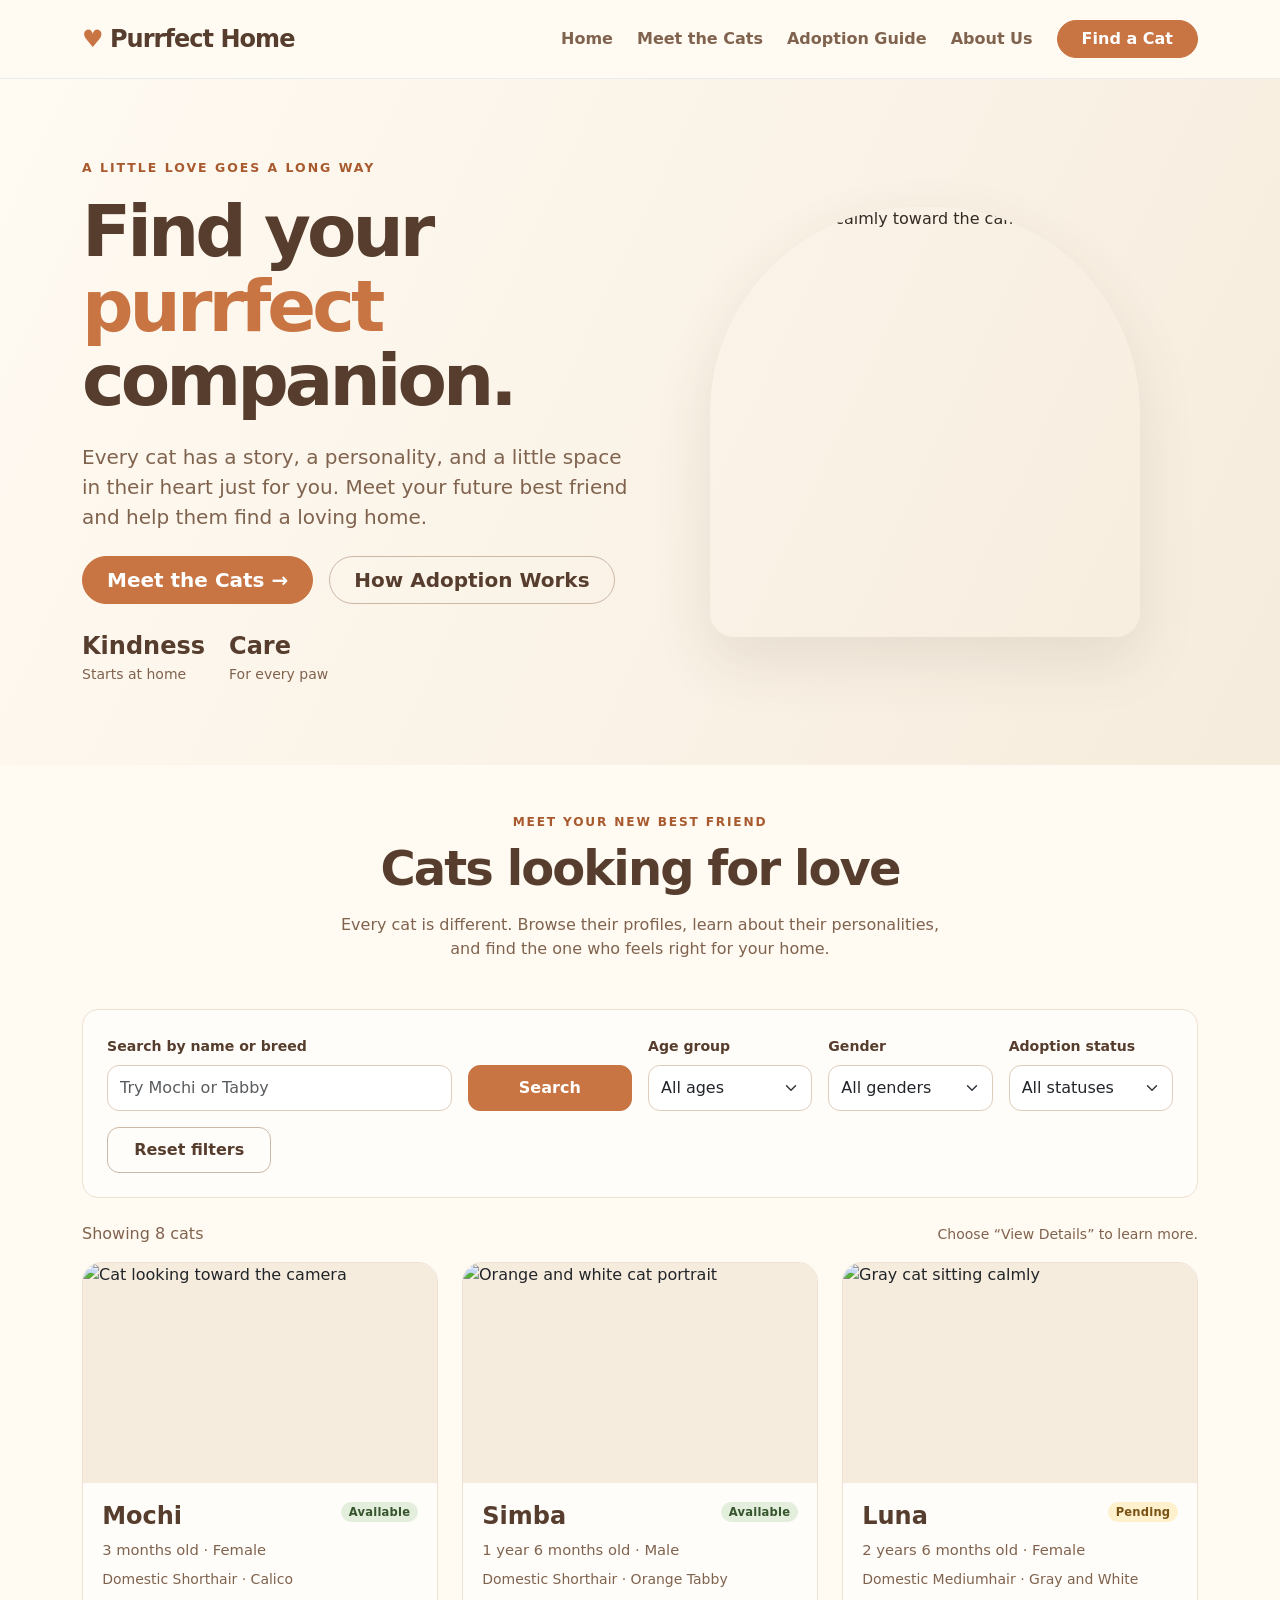
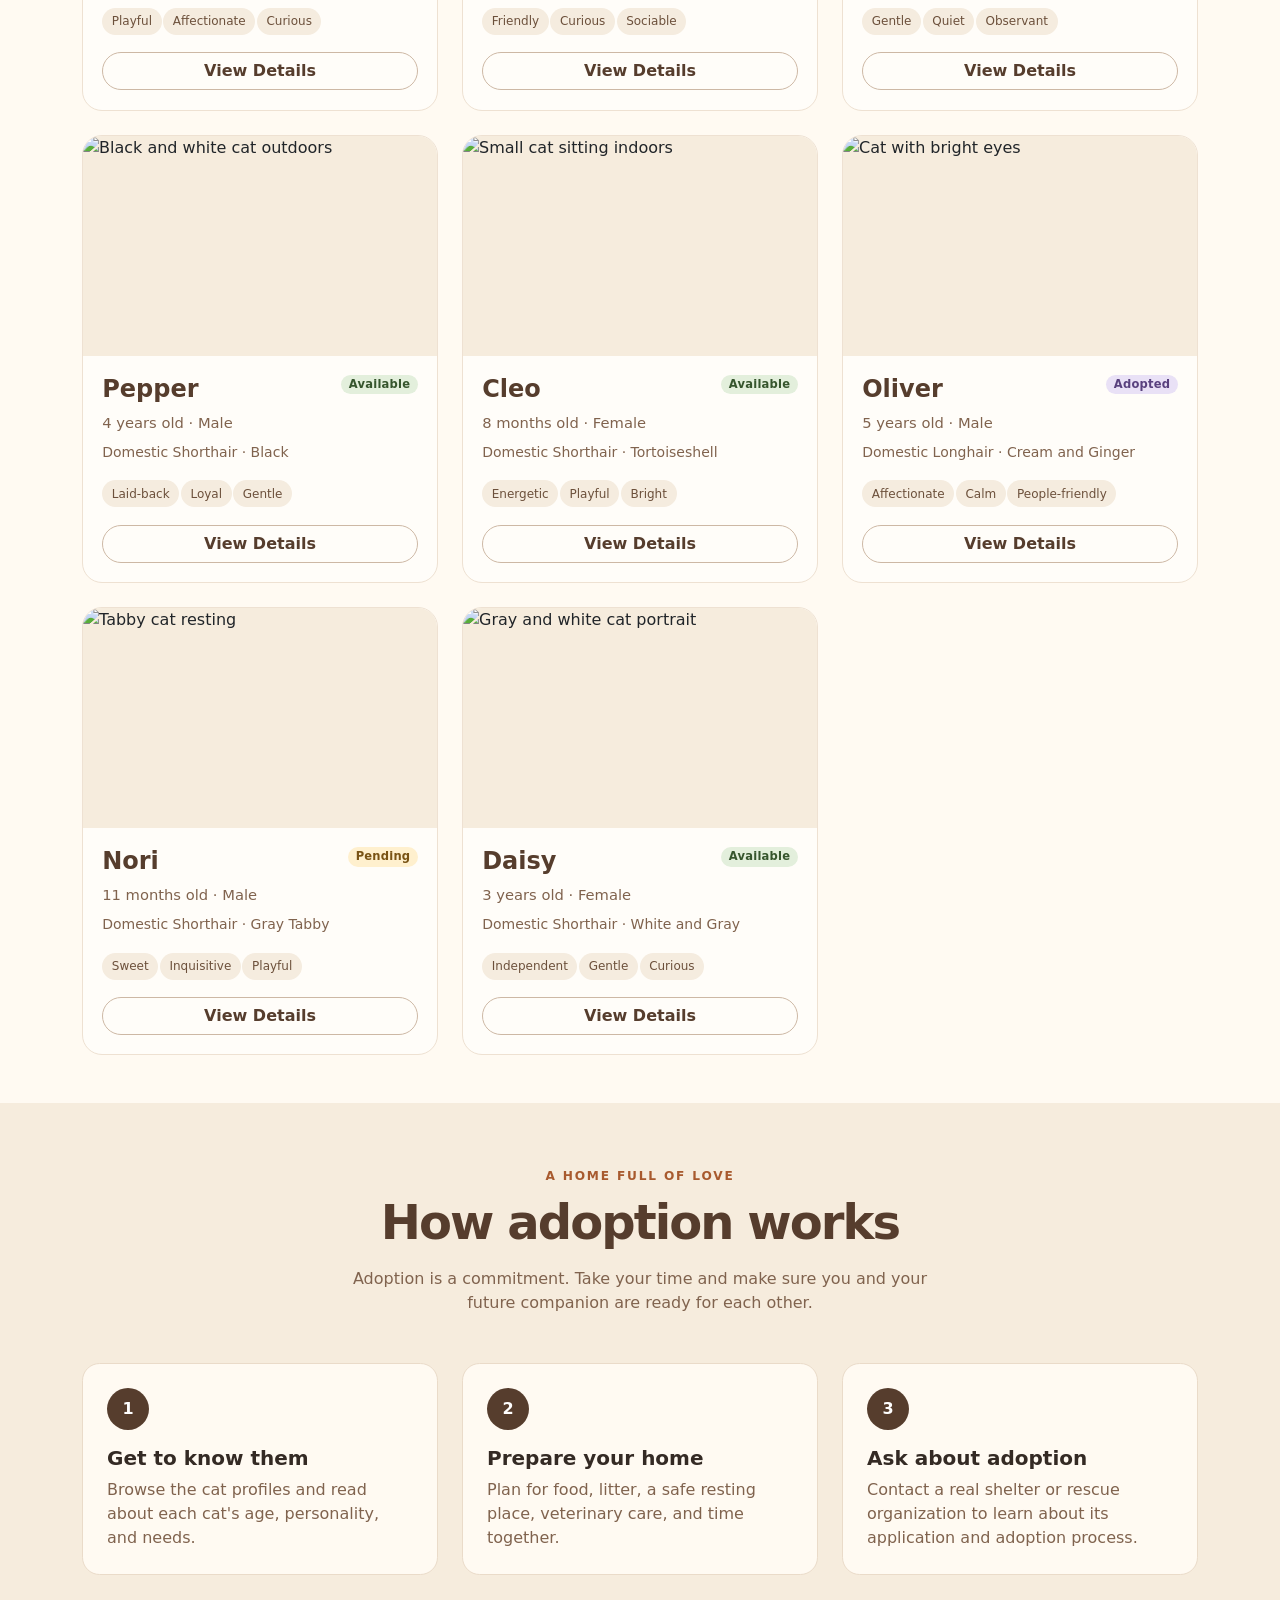
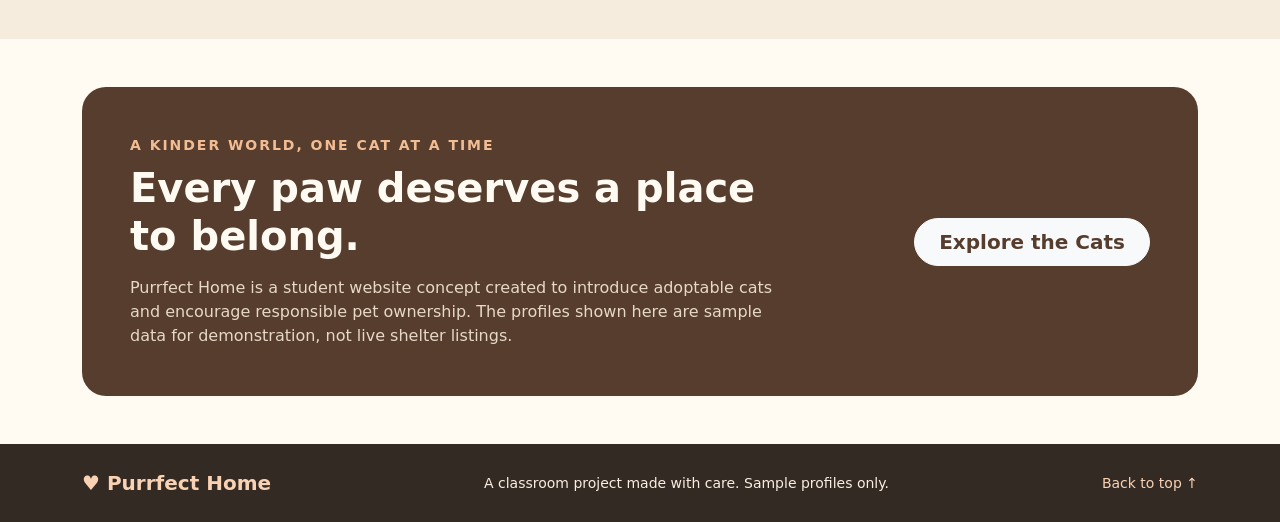
==== Activity2_JSON/index.html @ 4a315372 "Rename" ====
<!doctype html>
<html lang="en" data-bs-theme="light">

<head>
  <meta charset="utf-8">
  <meta name="viewport" content="width=device-width, initial-scale=1">
  <title>Activity 02 - JSON</title>
  <meta name="description" content="Meet cats looking for a loving home at Purrfect Home.">

  <!-- Bootstrap 5.3.8 CSS -->
  <link href="https://cdn.jsdelivr.net/npm/bootstrap@5.3.8/dist/css/bootstrap.min.css" rel="stylesheet">

  <style>
    :root {
      --cream: #fffaf2;
      --cream-deep: #f6ecdd;
      --brown: #563d2d;
      --brown-soft: #80634e;
      --orange: #c87543;
      --orange-dark: #a85a2e;
      --sage: #74856a;
      --ink: #342a24;
    }

    * {
      scroll-behavior: smooth;
    }

    body {
      background: var(--cream);
      color: var(--ink);
      font-family: system-ui, -apple-system, "Segoe UI", sans-serif;
    }

    .navbar {
      background: rgba(255, 250, 242, .96);
    }

    .navbar-brand {
      color: var(--brown);
      font-weight: 800;
      letter-spacing: -.04em;
    }

    .brand-paw {
      color: var(--orange);
    }

    .nav-link {
      color: var(--brown-soft);
      font-weight: 600;
    }

    .nav-link:hover,
    .nav-link:focus {
      color: var(--orange-dark);
    }

    .btn-purr {
      background: var(--orange);
      border-color: var(--orange);
      color: #fff;
      font-weight: 700;
    }

    .btn-purr:hover,
    .btn-purr:focus {
      background: var(--orange-dark);
      border-color: var(--orange-dark);
      color: #fff;
    }

    .btn-outline-purr {
      color: var(--brown);
      border-color: #cdb8a5;
      font-weight: 650;
    }

    .btn-outline-purr:hover {
      background: var(--brown);
      border-color: var(--brown);
      color: white;
    }

    .hero {
      overflow: hidden;
      background: linear-gradient(115deg, #fffaf2 0%, #f6ecdd 100%);
    }

    .hero-kicker {
      color: var(--orange-dark);
      font-weight: 800;
      font-size: .78rem;
      letter-spacing: .16em;
      text-transform: uppercase;
    }

    .hero h1 {
      color: var(--brown);
      font-weight: 850;
      letter-spacing: -.055em;
      line-height: 1.04;
    }

    .hero h1 span {
      color: var(--orange);
    }

    .hero-copy {
      color: var(--brown-soft);
      max-width: 560px;
    }

    .hero-art {
      min-height: 340px;
      display: flex;
      align-items: center;
      justify-content: center;
    }

    .hero-cat {
      width: min(100%, 430px);
      aspect-ratio: 1 / 1;
      object-fit: cover;
      border-radius: 48% 48% 24px 24px;
      box-shadow: 0 24px 60px #563d2d1c;
    }

    .section-kicker {
      color: var(--orange-dark);
      font-size: .76rem;
      font-weight: 800;
      letter-spacing: .15em;
      text-transform: uppercase;
    }

    .section-title {
      color: var(--brown);
      font-weight: 850;
      letter-spacing: -.04em;
    }

    .muted-copy {
      color: var(--brown-soft);
    }

    .cat-card {
      height: 100%;
      border: 1px solid #eee1d2;
      border-radius: 1.25rem;
      overflow: hidden;
      background: #fffdf9;
      transition: transform .2s ease, box-shadow .2s ease;
    }

    .cat-card:hover {
      transform: translateY(-4px);
      box-shadow: 0 16px 35px #563d2d12;
    }

    .cat-photo {
      width: 100%;
      height: 220px;
      object-fit: cover;
      background: var(--cream-deep);
    }

    .cat-card .card-body {
      padding: 1.2rem;
    }

    .cat-name {
      color: var(--brown);
      font-weight: 800;
    }

    .cat-meta {
      color: var(--brown-soft);
      font-size: .92rem;
    }

    .status-badge {
      font-size: .72rem;
      font-weight: 800;
      letter-spacing: .02em;
    }

    .status-available {
      background: #e3efdc;
      color: #36552d;
    }

    .status-pending {
      background: #fff0ce;
      color: #795314;
    }

    .status-adopted {
      background: #e9e1f6;
      color: #59417e;
    }

    .trait {
      display: inline-block;
      background: #f5ecdf;
      color: #6c503b;
      border-radius: 999px;
      padding: .28rem .6rem;
      font-size: .75rem;
      margin: .1rem .1rem .1rem 0;
    }

    .filter-panel {
      background: #fffdf9;
      border: 1px solid #eee1d2;
      border-radius: 1rem;
    }

    .form-label {
      color: var(--brown);
      font-weight: 700;
      font-size: .88rem;
    }

    .form-control,
    .form-select {
      border-color: #dfcdbb;
      border-radius: .75rem;
      min-height: 46px;
    }

    .form-control:focus,
    .form-select:focus {
      border-color: var(--orange);
      box-shadow: 0 0 0 .2rem #c8754320;
    }

    .search-button {
      min-height: 46px;
      border-radius: .75rem;
      white-space: nowrap;
    }

    .guide-section {
      background: var(--cream-deep);
    }

    .step-card {
      height: 100%;
      padding: 1.5rem;
      border-radius: 1.1rem;
      background: #fffaf2;
      border: 1px solid #eadbc9;
    }

    .step-number {
      display: inline-grid;
      place-items: center;
      width: 42px;
      height: 42px;
      border-radius: 50%;
      background: var(--brown);
      color: white;
      font-weight: 800;
    }

    .about-band {
      background: var(--brown);
      color: #fffaf2;
      border-radius: 1.5rem;
    }

    .about-band p {
      color: #e8d8c8;
    }

    footer {
      background: #342a24;
      color: #f9eee1;
    }

    footer a {
      color: #f9d2b3;
      text-decoration: none;
    }

    footer a:hover {
      text-decoration: underline;
    }

    .modal-content {
      border: 0;
      border-radius: 1.25rem;
      overflow: hidden;
    }

    .modal-header {
      background: var(--cream);
      border-bottom-color: #eee1d2;
    }

    .modal-title {
      color: var(--brown);
      font-weight: 850;
    }

    .detail-label {
      color: var(--brown-soft);
      font-size: .8rem;
      font-weight: 800;
      text-transform: uppercase;
      letter-spacing: .07em;
    }

    .empty-state {
      background: #fffdf9;
      border: 1px dashed #d9c4ae;
      border-radius: 1rem;
    }

    @media (max-width: 767.98px) {
      .hero {
        text-align: center;
      }

      .hero-copy {
        margin-inline: auto;
      }

      .hero-art {
        min-height: 260px;
      }

      .hero-cat {
        max-width: 310px;
      }

      .cat-photo {
        height: 230px;
      }
    }

    @media (prefers-reduced-motion: reduce) {
      *,
      *::before,
      *::after {
        scroll-behavior: auto !important;
        transition: none !important;
      }
    }
  </style>
</head>

<body>

  <!-- Navigation -->
  <nav class="navbar navbar-expand-lg sticky-top border-bottom border-light-subtle">
    <div class="container py-2">
      <a class="navbar-brand fs-4" href="#home">
        <span class="brand-paw">♥</span> Purrfect Home
      </a>

      <button class="navbar-toggler" type="button" data-bs-toggle="collapse"
        data-bs-target="#mainNav" aria-controls="mainNav"
        aria-expanded="false" aria-label="Toggle navigation">
        <span class="navbar-toggler-icon"></span>
      </button>

      <div class="collapse navbar-collapse" id="mainNav">
        <ul class="navbar-nav ms-auto align-items-lg-center gap-lg-2">
          <li class="nav-item"><a class="nav-link" href="#home">Home</a></li>
          <li class="nav-item"><a class="nav-link" href="#cats">Meet the Cats</a></li>
          <li class="nav-item"><a class="nav-link" href="#adoption-guide">Adoption Guide</a></li>
          <li class="nav-item"><a class="nav-link" href="#about">About Us</a></li>
          <li class="nav-item ms-lg-2">
            <a class="btn btn-purr rounded-pill px-4 mt-2 mt-lg-0" href="#cats">Find a Cat</a>
          </li>
        </ul>
      </div>
    </div>
  </nav>

  <main>

    <!-- Hero -->
    <section class="hero" id="home">
      <div class="container py-5">
        <div class="row align-items-center g-4 py-lg-3">

          <div class="col-lg-6 py-3">
            <p class="hero-kicker mb-3">A little love goes a long way</p>

            <h1 class="display-2 mb-4">
              Find your <span>purrfect</span> companion.
            </h1>

            <p class="hero-copy fs-5 mb-4">
              Every cat has a story, a personality, and a little space in their heart just for you.
              Meet your future best friend and help them find a loving home.
            </p>

            <div class="d-flex flex-wrap gap-3 justify-content-center justify-content-lg-start">
              <a class="btn btn-purr btn-lg rounded-pill px-4" href="#cats">
                Meet the Cats <span aria-hidden="true">→</span>
              </a>

              <a class="btn btn-outline-purr btn-lg rounded-pill px-4" href="#adoption-guide">
                How Adoption Works
              </a>
            </div>

            <div class="d-flex gap-4 mt-4 justify-content-center justify-content-lg-start">
              <div>
                <div class="fw-bold fs-4" style="color:var(--brown)">Kindness</div>
                <div class="small muted-copy">Starts at home</div>
              </div>

              <div>
                <div class="fw-bold fs-4" style="color:var(--brown)">Care</div>
                <div class="small muted-copy">For every paw</div>
              </div>
            </div>
          </div>

          <div class="col-lg-6">
            <div class="hero-art">
              <img class="hero-cat"
                src="https://images.unsplash.com/photo-1573865526739-10659fec78a5?auto=format&fit=crop&w=1000&q=85"
                alt="A cat looking calmly toward the camera">
            </div>
          </div>

        </div>
      </div>
    </section>

    <!-- Cat gallery -->
    <section class="container py-5" id="cats">

      <div class="text-center mb-4 mb-lg-5">
        <p class="section-kicker mb-2">Meet your new best friend</p>
        <h2 class="section-title display-5 mb-3">Cats looking for love</h2>
        <p class="muted-copy mx-auto mb-0" style="max-width:620px">
          Every cat is different. Browse their profiles, learn about their personalities,
          and find the one who feels right for your home.
        </p>
      </div>

      <!-- Search and filters -->
      <div class="filter-panel p-3 p-lg-4 mb-4">
        <form id="searchForm">
          <div class="row g-3 align-items-end">

            <div class="col-12 col-lg-4">
              <label for="searchInput" class="form-label">Search by name or breed</label>

              <input type="search" class="form-control" id="searchInput"
                placeholder="Try Mochi or Tabby" autocomplete="off">
            </div>

            <div class="col-12 col-sm-6 col-lg-2 d-grid">
              <button type="submit" class="btn btn-purr search-button">
                Search
              </button>
            </div>

            <div class="col-6 col-lg-2">
              <label for="ageFilter" class="form-label">Age group</label>
              <select class="form-select" id="ageFilter">
                <option value="all">All ages</option>
                <option value="Kitten">Kitten</option>
                <option value="Young Adult">Young Adult</option>
                <option value="Adult">Adult</option>
              </select>
            </div>

            <div class="col-6 col-lg-2">
              <label for="genderFilter" class="form-label">Gender</label>
              <select class="form-select" id="genderFilter">
                <option value="all">All genders</option>
                <option value="Female">Female</option>
                <option value="Male">Male</option>
              </select>
            </div>

            <div class="col-6 col-lg-2">
              <label for="statusFilter" class="form-label">Adoption status</label>
              <select class="form-select" id="statusFilter">
                <option value="all">All statuses</option>
                <option value="Available">Available</option>
                <option value="Pending">Pending</option>
                <option value="Adopted">Adopted</option>
              </select>
            </div>

            <div class="col-6 col-lg-2 d-grid">
              <button type="button" class="btn btn-outline-purr search-button" id="resetFilters">
                Reset filters
              </button>
            </div>

          </div>
        </form>
      </div>

      <div class="d-flex flex-wrap justify-content-between align-items-center gap-2 mb-3">
        <p class="muted-copy mb-0" id="resultsCount" aria-live="polite">Loading cats...</p>
        <span class="small muted-copy">Choose “View Details” to learn more.</span>
      </div>

      <div class="row g-4" id="catContainer">
        <!-- Cat cards are generated from the internal cats array. -->
      </div>

      <div class="empty-state text-center p-5 mt-3 d-none" id="emptyState">
        <div class="display-5 mb-2" aria-hidden="true">🐾</div>
        <h3 class="h4" style="color:var(--brown)">No cats found</h3>
        <p class="muted-copy mb-3">Try a different search or reset your filters.</p>
        <button type="button" class="btn btn-purr rounded-pill px-4" id="emptyReset">
          Show all cats
        </button>
      </div>

    </section>

    <!-- Adoption guide -->
    <section class="guide-section py-5" id="adoption-guide">
      <div class="container py-3">

        <div class="text-center mb-5">
          <p class="section-kicker mb-2">A home full of love</p>
          <h2 class="section-title display-5 mb-3">How adoption works</h2>
          <p class="muted-copy mx-auto mb-0" style="max-width:600px">
            Adoption is a commitment. Take your time and make sure you and your future companion
            are ready for each other.
          </p>
        </div>

        <div class="row g-4">

          <div class="col-md-4">
            <article class="step-card">
              <span class="step-number mb-3">1</span>
              <h3 class="h5 fw-bold">Get to know them</h3>
              <p class="muted-copy mb-0">
                Browse the cat profiles and read about each cat's age, personality, and needs.
              </p>
            </article>
          </div>

          <div class="col-md-4">
            <article class="step-card">
              <span class="step-number mb-3">2</span>
              <h3 class="h5 fw-bold">Prepare your home</h3>
              <p class="muted-copy mb-0">
                Plan for food, litter, a safe resting place, veterinary care, and time together.
              </p>
            </article>
          </div>

          <div class="col-md-4">
            <article class="step-card">
              <span class="step-number mb-3">3</span>
              <h3 class="h5 fw-bold">Ask about adoption</h3>
              <p class="muted-copy mb-0">
                Contact a real shelter or rescue organization to learn about its application
                and adoption process.
              </p>
            </article>
          </div>

        </div>
      </div>
    </section>

    <!-- About -->
    <section class="container py-5" id="about">
      <div class="about-band p-4 p-lg-5">
        <div class="row align-items-center g-4">

          <div class="col-lg-8">
            <p class="text-uppercase small fw-bold mb-2"
              style="letter-spacing:.14em;color:#f3bd94">
              A kinder world, one cat at a time
            </p>

            <h2 class="display-6 fw-bold mb-3">
              Every paw deserves a place to belong.
            </h2>

            <p class="mb-0">
              Purrfect Home is a student website concept created to introduce adoptable cats
              and encourage responsible pet ownership. The profiles shown here are sample data
              for demonstration, not live shelter listings.
            </p>
          </div>

          <div class="col-lg-4 text-lg-end">
            <a href="#cats" class="btn btn-light btn-lg rounded-pill px-4 fw-bold"
              style="color:var(--brown)">
              Explore the Cats
            </a>
          </div>

        </div>
      </div>
    </section>

  </main>

  <!-- Footer -->
  <footer class="py-4">
    <div class="container d-flex flex-column flex-md-row justify-content-between align-items-center gap-2">
      <a class="fw-bold fs-5" href="#home">♥ Purrfect Home</a>
      <p class="small mb-0 text-center">A classroom project made with care. Sample profiles only.</p>
      <a class="small" href="#home">Back to top ↑</a>
    </div>
  </footer>

  <!-- Cat details modal -->
  <div class="modal fade" id="catDetailsModal" tabindex="-1"
    aria-labelledby="modalCatName" aria-hidden="true">

    <div class="modal-dialog modal-dialog-centered modal-lg modal-dialog-scrollable">
      <div class="modal-content">

        <div class="modal-header px-4 py-3">
          <h2 class="modal-title fs-4" id="modalCatName">Cat details</h2>
          <button type="button" class="btn-close" data-bs-dismiss="modal" aria-label="Close"></button>
        </div>

        <div class="modal-body p-4" id="modalCatBody">
          <!-- Selected cat details are inserted here. -->
        </div>

        <div class="modal-footer border-0 px-4 pb-4">
          <button type="button" class="btn btn-outline-purr rounded-pill px-4"
            data-bs-dismiss="modal">
            Close
          </button>
        </div>

      </div>
    </div>
  </div>

  <!-- Bootstrap JavaScript bundle -->
  <script src="https://cdn.jsdelivr.net/npm/bootstrap@5.3.8/dist/js/bootstrap.bundle.min.js"></script>

  <!-- Website JavaScript -->
  <script>
    // Internal sample data for the cat profiles.
    var cats = [
      {
        id: 1,
        name: "Mochi",
        age: 3,
        gender: "Female",
        breed: "Domestic Shorthair",
        color: "Calico",
        personality: ["Playful", "Affectionate", "Curious"],
        description: "Mochi is a curious little kitten who loves playtime, gentle attention, and exploring new corners. She would suit a home ready to give a young cat plenty of patience and care.",
        healthStatus: "Sample record: vaccinated",
        isSpayedNeutered: false,
        status: "Available",
        image: "https://images.unsplash.com/photo-1573865526739-10659fec78a5?auto=format&fit=crop&w=900&q=80",
        imageAlt: "Cat looking toward the camera"
      },
      {
        id: 2,
        name: "Simba",
        age: 18,
        gender: "Male",
        breed: "Domestic Shorthair",
        color: "Orange Tabby",
        personality: ["Friendly", "Curious", "Sociable"],
        description: "Simba is an outgoing young adult who likes being near people and investigating his surroundings. He may be a lovely match for someone who enjoys an engaged, companionable cat.",
        healthStatus: "Sample record: wellness check completed",
        isSpayedNeutered: true,
        status: "Available",
        image: "https://images.unsplash.com/photo-1514888286974-6c03e2ca1dba?auto=format&fit=crop&w=900&q=80",
        imageAlt: "Orange and white cat portrait"
      },
      {
        id: 3,
        name: "Luna",
        age: 30,
        gender: "Female",
        breed: "Domestic Mediumhair",
        color: "Gray and White",
        personality: ["Gentle", "Quiet", "Observant"],
        description: "Luna is a gentle young adult who enjoys calm spaces and a cozy place to nap. Give her time to settle in and let her show you her personality at her own pace.",
        healthStatus: "Sample record: veterinary assessment pending",
        isSpayedNeutered: false,
        status: "Pending",
        image: "https://images.unsplash.com/photo-1495360010541-f48722b34f7d?auto=format&fit=crop&w=900&q=80",
        imageAlt: "Gray cat sitting calmly"
      },
      {
        id: 4,
        name: "Pepper",
        age: 48,
        gender: "Male",
        breed: "Domestic Shorthair",
        color: "Black",
        personality: ["Laid-back", "Loyal", "Gentle"],
        description: "Pepper is a mature cat with a relaxed presence. He may be happiest in a comfortable home where he can enjoy predictable routines, soft resting spots, and kind company.",
        healthStatus: "Sample record: vaccinated",
        isSpayedNeutered: true,
        status: "Available",
        image: "https://images.unsplash.com/photo-1518791841217-8f162f1e1131?auto=format&fit=crop&w=900&q=80",
        imageAlt: "Black and white cat outdoors"
      },
      {
        id: 5,
        name: "Cleo",
        age: 8,
        gender: "Female",
        breed: "Domestic Shorthair",
        color: "Tortoiseshell",
        personality: ["Energetic", "Playful", "Bright"],
        description: "Cleo is a lively kitten who enjoys toys and interactive play. A home prepared for kitten energy and ongoing socialization could help her grow into a confident companion.",
        healthStatus: "Sample record: vaccination schedule in progress",
        isSpayedNeutered: false,
        status: "Available",
        image: "https://images.unsplash.com/photo-1513360371669-4adf3dd7dff8?auto=format&fit=crop&w=900&q=80",
        imageAlt: "Small cat sitting indoors"
      },
      {
        id: 6,
        name: "Oliver",
        age: 60,
        gender: "Male",
        breed: "Domestic Longhair",
        color: "Cream and Ginger",
        personality: ["Affectionate", "Calm", "People-friendly"],
        description: "Oliver is a settled adult who appreciates gentle company and a peaceful place to rest. He has been marked as adopted in this sample listing to demonstrate the website's status filter.",
        healthStatus: "Sample record: veterinary details should be confirmed with a shelter",
        isSpayedNeutered: true,
        status: "Adopted",
        image: "https://images.unsplash.com/photo-1533738363-b7f9aef128ce?auto=format&fit=crop&w=900&q=80",
        imageAlt: "Cat with bright eyes"
      },
      {
        id: 7,
        name: "Nori",
        age: 11,
        gender: "Male",
        breed: "Domestic Shorthair",
        color: "Gray Tabby",
        personality: ["Sweet", "Inquisitive", "Playful"],
        description: "Nori is an inquisitive kitten who enjoys discovering new toys and familiarizing himself with people. He needs a safe environment and a family ready for kitten care.",
        healthStatus: "Sample record: wellness check completed",
        isSpayedNeutered: false,
        status: "Pending",
        image: "https://images.unsplash.com/photo-1519052537078-e6302a4968d4?auto=format&fit=crop&w=900&q=80",
        imageAlt: "Tabby cat resting"
      },
      {
        id: 8,
        name: "Daisy",
        age: 36,
        gender: "Female",
        breed: "Domestic Shorthair",
        color: "White and Gray",
        personality: ["Independent", "Gentle", "Curious"],
        description: "Daisy is an adult cat with an independent streak and a gentle side. She may do best with adopters who respect her space while building trust through a steady routine.",
        healthStatus: "Sample record: vaccinated",
        isSpayedNeutered: true,
        status: "Available",
        image: "https://images.unsplash.com/photo-1495360010541-f48722b34f7d?auto=format&fit=crop&w=900&q=80",
        imageAlt: "Gray and white cat portrait"
      }
    ];

    // Convert age in months into an age category.
    function getAgeCategory(ageInMonths) {
      if (ageInMonths < 12) {
        return "Kitten";
      } else if (ageInMonths <= 35) {
        return "Young Adult";
      } else {
        return "Adult";
      }
    }

    // Display ages in a visitor-friendly format.
    function formatAge(ageInMonths) {
      if (ageInMonths < 12) {
        return ageInMonths + (ageInMonths === 1 ? " month old" : " months old");
      }

      var years = Math.floor(ageInMonths / 12);
      var remainingMonths = ageInMonths % 12;

      if (remainingMonths === 0) {
        return years + (years === 1 ? " year old" : " years old");
      }

      return years + (years === 1 ? " year " : " years ") +
        remainingMonths + " months old";
    }

    // Give each adoption status its own visual label.
    function getStatusClass(status) {
      if (status === "Available") return "status-available";
      if (status === "Pending") return "status-pending";
      return "status-adopted";
    }

    // Get references to the HTML elements.
    var elCatContainer = document.getElementById("catContainer");
    var elSearchInput = document.getElementById("searchInput");
    var elAgeFilter = document.getElementById("ageFilter");
    var elGenderFilter = document.getElementById("genderFilter");
    var elStatusFilter = document.getElementById("statusFilter");
    var elResultsCount = document.getElementById("resultsCount");
    var elEmptyState = document.getElementById("emptyState");
    var elModalCatName = document.getElementById("modalCatName");
    var elModalCatBody = document.getElementById("modalCatBody");

    // Initialize the modal only when Bootstrap JavaScript is available.
    var catDetailsModal = null;

    function getCatDetailsModal() {
      if (!window.bootstrap || !window.bootstrap.Modal) {
        return null;
      }

      if (catDetailsModal === null) {
        catDetailsModal = new bootstrap.Modal(
          document.getElementById("catDetailsModal")
        );
      }

      return catDetailsModal;
    }

    // Generate a Bootstrap card for each cat object using a for loop.
    function renderCats(catList) {
      elCatContainer.innerHTML = "";

      for (var i = 0; i < catList.length; i++) {
        var cat = catList[i];
        var traitsHTML = "";

        for (var j = 0; j < cat.personality.length; j++) {
          traitsHTML += '<span class="trait">' +
            cat.personality[j] + '</span>';
        }

        elCatContainer.innerHTML += `
          <div class="col-sm-6 col-lg-4">
            <article class="card cat-card">
              <img
                class="cat-photo"
                src="${cat.image}"
                alt="${cat.imageAlt}"
                loading="lazy"
                onerror="this.onerror=null;this.src='https://placehold.co/800x600/f6ecdd/563d2d?text=Cat+Photo';"
              >

              <div class="card-body d-flex flex-column">
                <div class="d-flex justify-content-between align-items-start gap-2 mb-2">
                  <h3 class="h4 cat-name mb-0">${cat.name}</h3>
                  <span class="badge rounded-pill status-badge ${getStatusClass(cat.status)}">
                    ${cat.status}
                  </span>
                </div>

                <p class="cat-meta mb-2">
                  ${formatAge(cat.age)} · ${cat.gender}
                </p>

                <p class="small mb-3" style="color:var(--brown-soft)">
                  ${cat.breed} · ${cat.color}
                </p>

                <div class="mb-3">${traitsHTML}</div>

                <div class="mt-auto">
                  <button
                    type="button"
                    class="btn btn-outline-purr w-100 rounded-pill"
                    onclick="showCatDetails(${cat.id})"
                    aria-label="View details about ${cat.name}"
                  >
                    View Details
                  </button>
                </div>
              </div>
            </article>
          </div>
        `;
      }

      elResultsCount.textContent = "Showing " + catList.length +
        (catList.length === 1 ? " cat" : " cats");

      elEmptyState.classList.toggle("d-none", catList.length !== 0);
    }

    // Search by cat name or breed and apply the selected filters.
    function filterCats() {
      var searchText = elSearchInput.value.trim().toLowerCase();
      var selectedAge = elAgeFilter.value;
      var selectedGender = elGenderFilter.value;
      var selectedStatus = elStatusFilter.value;
      var matchingCats = [];

      for (var i = 0; i < cats.length; i++) {
        var cat = cats[i];

        var matchesSearch =
          cat.name.toLowerCase().includes(searchText) ||
          cat.breed.toLowerCase().includes(searchText);

        var matchesAge =
          selectedAge === "all" ||
          getAgeCategory(cat.age) === selectedAge;

        var matchesGender =
          selectedGender === "all" ||
          cat.gender === selectedGender;

        var matchesStatus =
          selectedStatus === "all" ||
          cat.status === selectedStatus;

        if (matchesSearch && matchesAge && matchesGender && matchesStatus) {
          matchingCats.push(cat);
        }
      }

      renderCats(matchingCats);
    }

    // Show detailed information for the selected cat.
    function showCatDetails(catId) {
      var selectedCat = null;

      for (var i = 0; i < cats.length; i++) {
        if (cats[i].id === catId) {
          selectedCat = cats[i];
          break;
        }
      }

      if (selectedCat === null) return;

      elModalCatName.textContent = selectedCat.name + "'s Profile";

      var modalTraits = "";

      for (var j = 0; j < selectedCat.personality.length; j++) {
        modalTraits += '<span class="trait">' +
          selectedCat.personality[j] + '</span>';
      }

      elModalCatBody.innerHTML = `
        <div class="row g-4">
          <div class="col-md-5">
            <img
              src="${selectedCat.image}"
              alt="${selectedCat.imageAlt}"
              class="img-fluid rounded-4 w-100"
              style="max-height:360px;object-fit:cover"
              onerror="this.onerror=null;this.src='https://placehold.co/800x900/f6ecdd/563d2d?text=Cat+Photo';"
            >
          </div>

          <div class="col-md-7">
            <div class="mb-3">
              <span class="badge rounded-pill status-badge ${getStatusClass(selectedCat.status)}">
                ${selectedCat.status}
              </span>
            </div>

            <p class="mb-3">${selectedCat.description}</p>

            <div class="row g-3 mb-3">
              <div class="col-6">
                <div class="detail-label">Age</div>
                <div class="fw-semibold">${formatAge(selectedCat.age)}</div>
                <div class="small muted-copy">${getAgeCategory(selectedCat.age)}</div>
              </div>

              <div class="col-6">
                <div class="detail-label">Gender</div>
                <div class="fw-semibold">${selectedCat.gender}</div>
              </div>

              <div class="col-6">
                <div class="detail-label">Breed</div>
                <div class="fw-semibold">${selectedCat.breed}</div>
              </div>

              <div class="col-6">
                <div class="detail-label">Color</div>
                <div class="fw-semibold">${selectedCat.color}</div>
              </div>

              <div class="col-12">
                <div class="detail-label mb-1">Personality</div>
                ${modalTraits}
              </div>

              <div class="col-12">
                <div class="detail-label">Sample health information</div>
                <div>${selectedCat.healthStatus}</div>
              </div>

              <div class="col-12">
                <div class="detail-label">Spayed / neutered</div>
                <div>${selectedCat.isSpayedNeutered ? "Yes (sample record)" : "No (sample record)"}</div>
              </div>
            </div>

            <p class="small muted-copy mb-0">
              This is a demonstration profile. Confirm availability and all medical
              details with a real shelter or rescue organization.
            </p>
          </div>
        </div>
      `;

      var modal = getCatDetailsModal();

      if (modal) {
        modal.show();
      } else {
        alert("The cat details are ready, but Bootstrap JavaScript did not load. Check your internet connection and refresh the page.");
      }
    }

    // Search when the visitor presses Enter or clicks Search.
    document.getElementById("searchForm").addEventListener("submit", function (event) {
      event.preventDefault();
      filterCats();
    });

    // Also update results immediately while the visitor types.
    elSearchInput.addEventListener("input", filterCats);

    // Update the gallery when a filter changes.
    elAgeFilter.addEventListener("change", filterCats);
    elGenderFilter.addEventListener("change", filterCats);
    elStatusFilter.addEventListener("change", filterCats);

    // Reset all controls and display every sample cat again.
    function resetFilters() {
      elSearchInput.value = "";
      elAgeFilter.value = "all";
      elGenderFilter.value = "all";
      elStatusFilter.value = "all";
      filterCats();
    }

    document.getElementById("resetFilters").addEventListener("click", resetFilters);
    document.getElementById("emptyReset").addEventListener("click", resetFilters);

    // Initial display: show all cats, regardless of adoption status.
    renderCats(cats);
  </script>

</body>
</html>
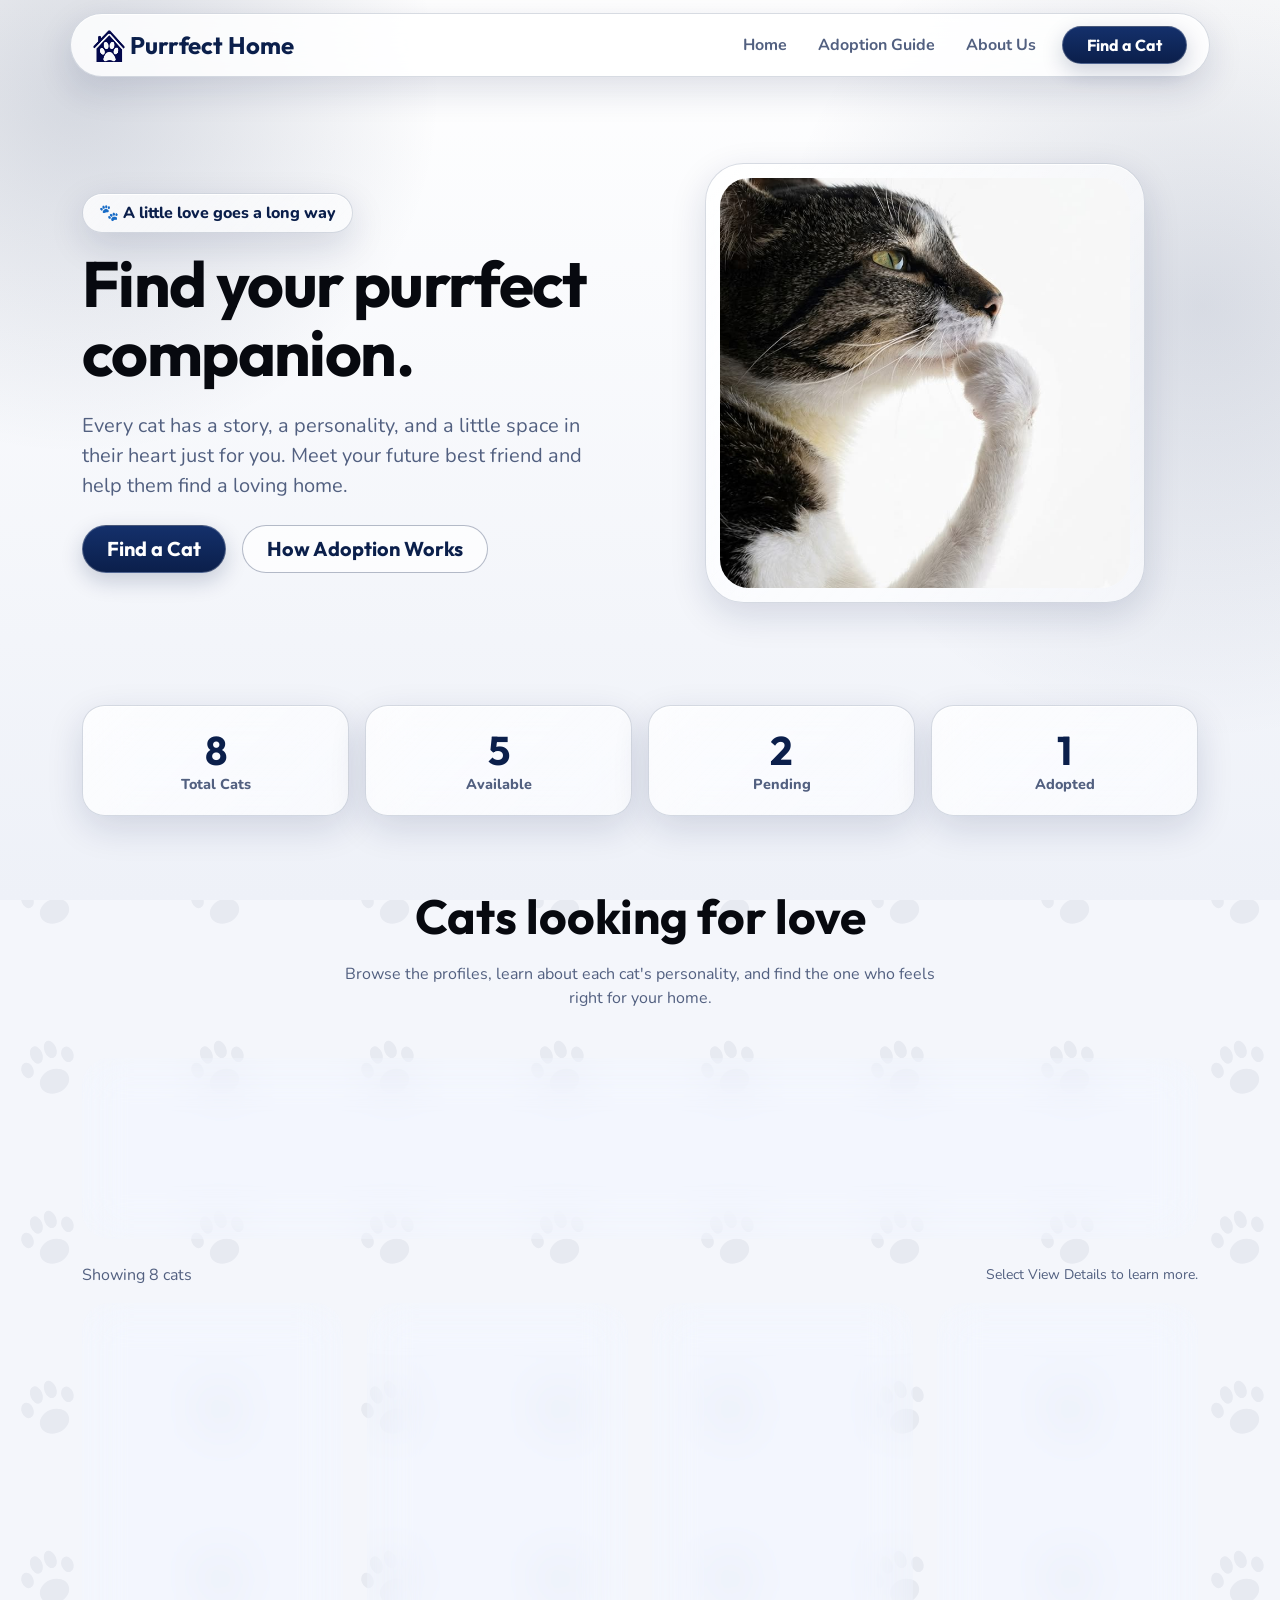
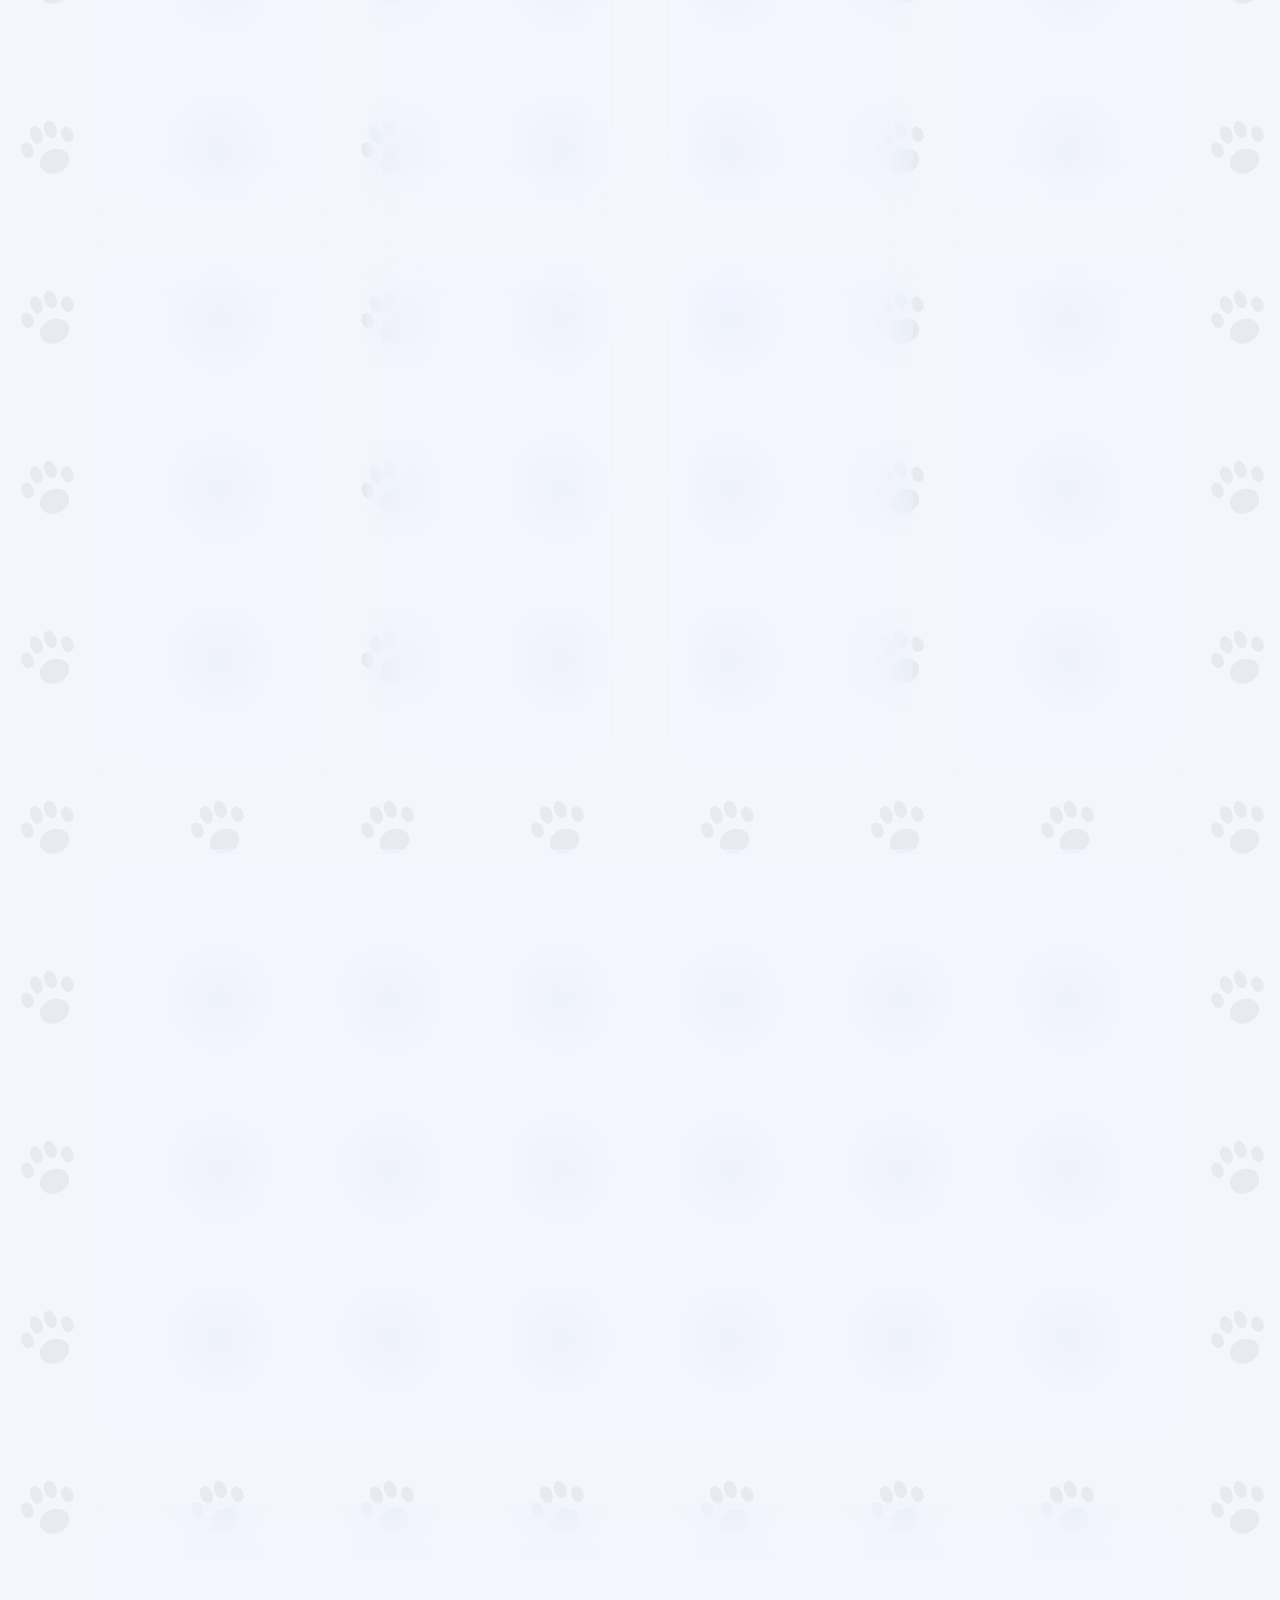
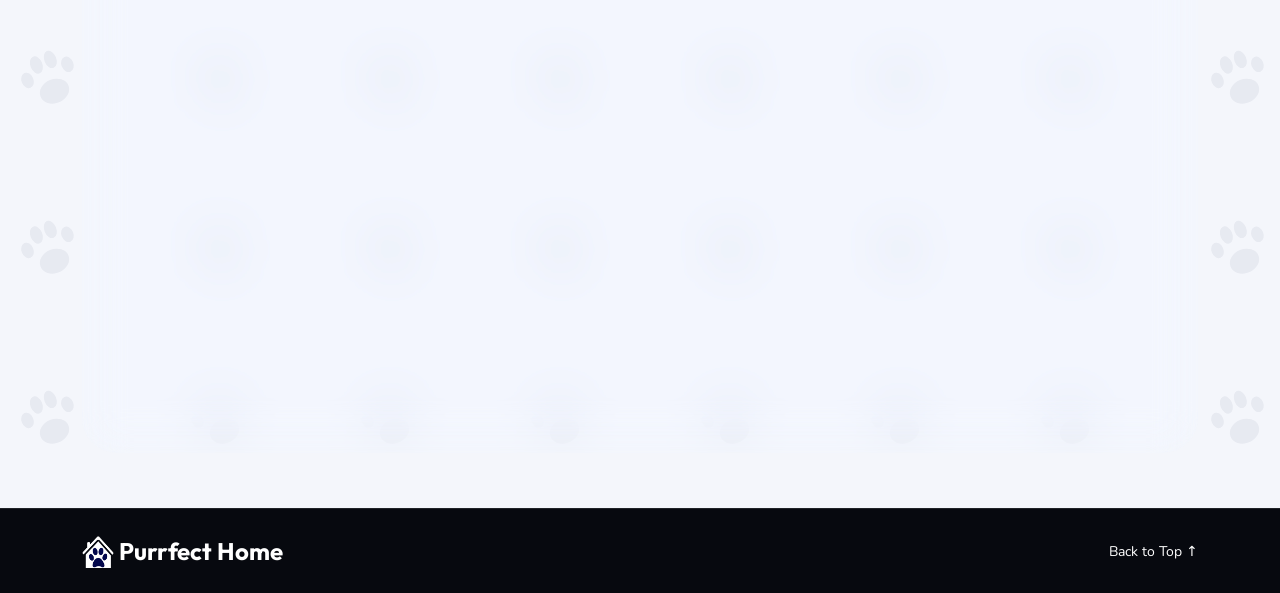
==== commit 31a0d7ba: "." ====
--- a/Activity2_JSON/index.html
+++ b/Activity2_JSON/index.html
@@ -1,880 +1,741 @@
-<!doctype html>
+<!DOCTYPE html>
 <html lang="en" data-bs-theme="light">
-
-<head>
-  <meta charset="utf-8">
-  <meta name="viewport" content="width=device-width, initial-scale=1">
-  <title>Activity 02 - JSON</title>
-  <meta name="description" content="Meet cats looking for a loving home at Purrfect Home.">
-
-  <!-- Bootstrap 5.3.8 CSS -->
-  <link href="https://cdn.jsdelivr.net/npm/bootstrap@5.3.8/dist/css/bootstrap.min.css" rel="stylesheet">
-
-  <style>
-    :root {
-      --cream: #fffaf2;
-      --cream-deep: #f6ecdd;
-      --brown: #563d2d;
-      --brown-soft: #80634e;
-      --orange: #c87543;
-      --orange-dark: #a85a2e;
-      --sage: #74856a;
-      --ink: #342a24;
-    }
-
-    * {
-      scroll-behavior: smooth;
-    }
-
-    body {
-      background: var(--cream);
-      color: var(--ink);
-      font-family: system-ui, -apple-system, "Segoe UI", sans-serif;
-    }
-
-    .navbar {
-      background: rgba(255, 250, 242, .96);
-    }
-
-    .navbar-brand {
-      color: var(--brown);
-      font-weight: 800;
-      letter-spacing: -.04em;
-    }
-
-    .brand-paw {
-      color: var(--orange);
-    }
-
-    .nav-link {
-      color: var(--brown-soft);
-      font-weight: 600;
-    }
-
-    .nav-link:hover,
-    .nav-link:focus {
-      color: var(--orange-dark);
-    }
-
-    .btn-purr {
-      background: var(--orange);
-      border-color: var(--orange);
-      color: #fff;
-      font-weight: 700;
-    }
-
-    .btn-purr:hover,
-    .btn-purr:focus {
-      background: var(--orange-dark);
-      border-color: var(--orange-dark);
-      color: #fff;
-    }
-
-    .btn-outline-purr {
-      color: var(--brown);
-      border-color: #cdb8a5;
-      font-weight: 650;
-    }
-
-    .btn-outline-purr:hover {
-      background: var(--brown);
-      border-color: var(--brown);
-      color: white;
-    }
-
-    .hero {
-      overflow: hidden;
-      background: linear-gradient(115deg, #fffaf2 0%, #f6ecdd 100%);
-    }
-
-    .hero-kicker {
-      color: var(--orange-dark);
-      font-weight: 800;
-      font-size: .78rem;
-      letter-spacing: .16em;
-      text-transform: uppercase;
-    }
-
-    .hero h1 {
-      color: var(--brown);
-      font-weight: 850;
-      letter-spacing: -.055em;
-      line-height: 1.04;
-    }
-
-    .hero h1 span {
-      color: var(--orange);
-    }
-
-    .hero-copy {
-      color: var(--brown-soft);
-      max-width: 560px;
-    }
-
-    .hero-art {
-      min-height: 340px;
-      display: flex;
-      align-items: center;
-      justify-content: center;
-    }
-
-    .hero-cat {
-      width: min(100%, 430px);
-      aspect-ratio: 1 / 1;
-      object-fit: cover;
-      border-radius: 48% 48% 24px 24px;
-      box-shadow: 0 24px 60px #563d2d1c;
-    }
-
-    .section-kicker {
-      color: var(--orange-dark);
-      font-size: .76rem;
-      font-weight: 800;
-      letter-spacing: .15em;
-      text-transform: uppercase;
-    }
-
-    .section-title {
-      color: var(--brown);
-      font-weight: 850;
-      letter-spacing: -.04em;
-    }
-
-    .muted-copy {
-      color: var(--brown-soft);
-    }
-
-    .cat-card {
-      height: 100%;
-      border: 1px solid #eee1d2;
-      border-radius: 1.25rem;
-      overflow: hidden;
-      background: #fffdf9;
-      transition: transform .2s ease, box-shadow .2s ease;
-    }
-
-    .cat-card:hover {
-      transform: translateY(-4px);
-      box-shadow: 0 16px 35px #563d2d12;
-    }
-
-    .cat-photo {
-      width: 100%;
-      height: 220px;
-      object-fit: cover;
-      background: var(--cream-deep);
-    }
-
-    .cat-card .card-body {
-      padding: 1.2rem;
-    }
-
-    .cat-name {
-      color: var(--brown);
-      font-weight: 800;
-    }
-
-    .cat-meta {
-      color: var(--brown-soft);
-      font-size: .92rem;
-    }
-
-    .status-badge {
-      font-size: .72rem;
-      font-weight: 800;
-      letter-spacing: .02em;
-    }
-
-    .status-available {
-      background: #e3efdc;
-      color: #36552d;
-    }
-
-    .status-pending {
-      background: #fff0ce;
-      color: #795314;
-    }
-
-    .status-adopted {
-      background: #e9e1f6;
-      color: #59417e;
-    }
-
-    .trait {
-      display: inline-block;
-      background: #f5ecdf;
-      color: #6c503b;
-      border-radius: 999px;
-      padding: .28rem .6rem;
-      font-size: .75rem;
-      margin: .1rem .1rem .1rem 0;
-    }
-
-    .filter-panel {
-      background: #fffdf9;
-      border: 1px solid #eee1d2;
-      border-radius: 1rem;
-    }
-
-    .form-label {
-      color: var(--brown);
-      font-weight: 700;
-      font-size: .88rem;
-    }
-
-    .form-control,
-    .form-select {
-      border-color: #dfcdbb;
-      border-radius: .75rem;
-      min-height: 46px;
-    }
-
-    .form-control:focus,
-    .form-select:focus {
-      border-color: var(--orange);
-      box-shadow: 0 0 0 .2rem #c8754320;
-    }
-
-    .search-button {
-      min-height: 46px;
-      border-radius: .75rem;
-      white-space: nowrap;
-    }
-
-    .guide-section {
-      background: var(--cream-deep);
-    }
-
-    .step-card {
-      height: 100%;
-      padding: 1.5rem;
-      border-radius: 1.1rem;
-      background: #fffaf2;
-      border: 1px solid #eadbc9;
-    }
-
-    .step-number {
-      display: inline-grid;
-      place-items: center;
-      width: 42px;
-      height: 42px;
-      border-radius: 50%;
-      background: var(--brown);
-      color: white;
-      font-weight: 800;
-    }
-
-    .about-band {
-      background: var(--brown);
-      color: #fffaf2;
-      border-radius: 1.5rem;
-    }
-
-    .about-band p {
-      color: #e8d8c8;
-    }
-
-    footer {
-      background: #342a24;
-      color: #f9eee1;
-    }
-
-    footer a {
-      color: #f9d2b3;
-      text-decoration: none;
-    }
-
-    footer a:hover {
-      text-decoration: underline;
-    }
-
-    .modal-content {
-      border: 0;
-      border-radius: 1.25rem;
-      overflow: hidden;
-    }
-
-    .modal-header {
-      background: var(--cream);
-      border-bottom-color: #eee1d2;
-    }
-
-    .modal-title {
-      color: var(--brown);
-      font-weight: 850;
-    }
-
-    .detail-label {
-      color: var(--brown-soft);
-      font-size: .8rem;
-      font-weight: 800;
-      text-transform: uppercase;
-      letter-spacing: .07em;
-    }
-
-    .empty-state {
-      background: #fffdf9;
-      border: 1px dashed #d9c4ae;
-      border-radius: 1rem;
-    }
-
-    @media (max-width: 767.98px) {
-      .hero {
-        text-align: center;
-      }
-
-      .hero-copy {
-        margin-inline: auto;
-      }
-
-      .hero-art {
-        min-height: 260px;
-      }
-
-      .hero-cat {
-        max-width: 310px;
-      }
-
-      .cat-photo {
-        height: 230px;
-      }
-    }
-
-    @media (prefers-reduced-motion: reduce) {
-      *,
-      *::before,
-      *::after {
-        scroll-behavior: auto !important;
-        transition: none !important;
-      }
-    }
-  </style>
-</head>
-
-<body>
-
-  <!-- Navigation -->
-  <nav class="navbar navbar-expand-lg sticky-top border-bottom border-light-subtle">
-    <div class="container py-2">
-      <a class="navbar-brand fs-4" href="#home">
-        <span class="brand-paw">♥</span> Purrfect Home
-      </a>
-
-      <button class="navbar-toggler" type="button" data-bs-toggle="collapse"
-        data-bs-target="#mainNav" aria-controls="mainNav"
-        aria-expanded="false" aria-label="Toggle navigation">
-        <span class="navbar-toggler-icon"></span>
-      </button>
-
-      <div class="collapse navbar-collapse" id="mainNav">
-        <ul class="navbar-nav ms-auto align-items-lg-center gap-lg-2">
-          <li class="nav-item"><a class="nav-link" href="#home">Home</a></li>
-          <li class="nav-item"><a class="nav-link" href="#cats">Meet the Cats</a></li>
-          <li class="nav-item"><a class="nav-link" href="#adoption-guide">Adoption Guide</a></li>
-          <li class="nav-item"><a class="nav-link" href="#about">About Us</a></li>
-          <li class="nav-item ms-lg-2">
-            <a class="btn btn-purr rounded-pill px-4 mt-2 mt-lg-0" href="#cats">Find a Cat</a>
-          </li>
-        </ul>
+  <head>
+    <meta charset="utf-8" />
+    <meta name="viewport" content="width=device-width, initial-scale=1" />
+
+    <title>Activity 02 - JSON | Purrfect Home</title>
+    <meta
+      name="description"
+      content="Meet the cats at Purrfect Home and discover your feline companion."
+    />
+<!-- Light Browser Tabs -->
+<link rel="icon" href="assets/icon-light.png" media="(prefers-color-scheme: light)" />
+
+<!--Dark Browser Tabs -->
+<link rel="icon" href="assets/icon-dark.png" media="(prefers-color-scheme: dark)" />
+
+    <link
+      href="https://cdn.jsdelivr.net/npm/bootstrap@5.3.8/dist/css/bootstrap.min.css"
+      rel="stylesheet"
+    />
+   <link href="https://cdn.jsdelivr.net/npm/bootstrap-icons@1.11.3/font/bootstrap-icons.min.css" rel="stylesheet">
+    <!-- Google Fonts -->
+    <link rel="preconnect" href="https://fonts.googleapis.com" />
+    <link rel="preconnect" href="https://fonts.gstatic.com" crossorigin />
+    <link
+      href="https://fonts.googleapis.com/css2?family=Outfit:wght@500;600;700&family=Nunito:wght@400;600;700;800&display=swap"
+      rel="stylesheet"
+    />
+    <link rel="stylesheet" href="assets/style.css" />
+
+  </head>
+
+  <body>
+    <!-- Navigation -->
+    <nav class="navbar navbar-expand-lg">
+      <div class="container py-1">
+        <a class="navbar-brand fs-4" href="#home">
+          <img 
+            src="assets/icon-light.png" 
+            alt="Purrfect Home Logo" 
+            width="32" 
+            height="32" 
+            class="d-inline-block align-text-top"
+          >
+          Purrfect Home
+        </a>
+
+        <button
+          class="navbar-toggler"
+          type="button"
+          data-bs-toggle="collapse"
+          data-bs-target="#mainNav"
+          aria-controls="mainNav"
+          aria-expanded="false"
+          aria-label="Toggle navigation"
+        >
+          <span class="navbar-toggler-icon"></span>
+        </button>
+
+        <div class="collapse navbar-collapse" id="mainNav">
+          <ul class="navbar-nav ms-auto align-items-lg-center gap-lg-1">
+            <li class="nav-item"><a class="nav-link" href="#home">Home</a></li>
+            <li class="nav-item">
+              <a class="nav-link" href="#adoption-guide">Adoption Guide</a>
+            </li>
+            <li class="nav-item">
+              <a class="nav-link" href="#about">About Us</a>
+            </li>
+            <li class="nav-item ms-lg-2">
+              <a
+                class="btn btn-purr rounded-pill px-4 mt-2 mt-lg-0"
+                href="#cats"
+                >Find a Cat</a
+              >
+            </li>
+          </ul>
+        </div>
+      </div>
+    </nav>
+
+    <main>
+      <!-- Hero section -->
+      <section class="hero" id="home">
+        <div class="container py-5">
+          <div class="row align-items-center g-4 py-lg-4">
+            <div class="col-lg-6 py-3">
+              <span class="hero-pill glass mb-3"
+                >🐾 A little love goes a long way</span
+              >
+
+              <h1 class="display-3 mb-4">Find your purrfect companion.</h1>
+
+              <p class="hero-copy fs-5 mb-4">
+                Every cat has a story, a personality, and a little space in
+                their heart just for you. Meet your future best friend and help
+                them find a loving home.
+              </p>
+
+              <div
+                class="d-flex flex-wrap gap-3 justify-content-center justify-content-lg-start"
+              >
+                <a class="btn btn-purr btn-lg rounded-pill px-4" href="#cats"
+                  >Find a Cat</a
+                >
+                <a
+                  class="btn btn-outline-purr btn-lg rounded-pill px-4"
+                  href="#adoption-guide"
+                  >How Adoption Works</a
+                >
+              </div>
+            </div>
+
+            <div class="col-lg-6">
+              <div class="hero-art">
+                <div class="hero-frame glass">
+                  <img
+                    class="hero-cat"
+                    src="assets/hero.jpg"
+                    alt="A cat looking calmly toward the camera"
+                    onerror="this.onerror=null;this.src='https://placehold.co/800x800/0d2347/cfe0ff?text=Cat+Photo';"
+                  />
+                </div>
+              </div>
+            </div>
+          </div>
+        </div>
+      </section>
+
+      <!-- JavaScript calculates these values from the cats array. -->
+      <section class="container pt-3 pb-4" aria-label="Cat adoption statistics">
+        <div class="row g-3">
+          <div class="col-6 col-lg-3">
+            <div class="stat-card glass">
+              <div class="stat-number" id="totalCats">0</div>
+              <div class="stat-label">Total Cats</div>
+            </div>
+          </div>
+
+          <div class="col-6 col-lg-3">
+            <div class="stat-card glass">
+              <div class="stat-number" id="availableCats">0</div>
+              <div class="stat-label">Available</div>
+            </div>
+          </div>
+
+          <div class="col-6 col-lg-3">
+            <div class="stat-card glass">
+              <div class="stat-number" id="pendingCats">0</div>
+              <div class="stat-label">Pending</div>
+            </div>
+          </div>
+
+          <div class="col-6 col-lg-3">
+            <div class="stat-card glass">
+              <div class="stat-number" id="adoptedCats">0</div>
+              <div class="stat-label">Adopted</div>
+            </div>
+          </div>
+        </div>
+      </section>
+
+      <!-- Cat gallery -->
+      <section class="container py-5" id="cats">
+        <div class="text-center mb-4 mb-lg-5">
+          <h2 class="section-title display-5 mb-3">Cats looking for love</h2>
+          <p class="muted-copy mx-auto mb-0" style="max-width: 620px">
+            Browse the profiles, learn about each cat's personality, and find
+            the one who feels right for your home.
+          </p>
+        </div>
+
+        <!-- Search and filter form -->
+        <div class="filter-panel glass p-3 p-lg-4 mb-4">
+          <form id="searchForm">
+            <div class="row g-3 align-items-end">
+              <div class="col-12 col-lg-5">
+                <label for="searchInput" class="form-label"
+                  >Search by breed or color</label
+                >
+
+                <div class="input-group search-group">
+                  <input
+                    type="search"
+                    class="form-control"
+                    id="searchInput"
+                    placeholder="Try Domestic Longhair"
+                    autocomplete="off"
+                  />
+
+                  <!-- Clicking Search or pressing Enter submits this form. -->
+                  <button type="submit" class="btn btn-purr search-button">
+                    Search
+                  </button>
+                </div>
+              </div>
+
+              <div class="col-12 col-sm-4 col-lg-2">
+                <label for="ageFilter" class="form-label">Age group</label>
+                <select class="form-select" id="ageFilter">
+                  <option value="all">All ages</option>
+                  <option value="Kitten">Kitten</option>
+                  <option value="Young Adult">Young Adult</option>
+                  <option value="Adult">Adult</option>
+                </select>
+              </div>
+
+              <div class="col-6 col-sm-4 col-lg-2">
+                <label for="genderFilter" class="form-label">Gender</label>
+                <select class="form-select" id="genderFilter">
+                  <option value="all">All genders</option>
+                  <option value="Female">Female</option>
+                  <option value="Male">Male</option>
+                </select>
+              </div>
+
+              <div class="col-6 col-sm-4 col-lg-3">
+                <label for="statusFilter" class="form-label"
+                  >Adoption status</label
+                >
+                <select class="form-select" id="statusFilter">
+                  <option value="all">All statuses</option>
+                  <option value="Available">Available</option>
+                  <option value="Pending">Pending</option>
+                  <option value="Adopted">Adopted</option>
+                </select>
+              </div>
+
+              <div class="col-12 d-flex flex-wrap align-items-center gap-2">
+                <button
+                  type="button"
+                  class="btn btn-outline-purr rounded-pill px-4"
+                  id="resetFilters"
+                >
+                  Reset Filters
+                </button>
+
+                <span class="small muted-copy">
+                  Search and filters can be used together.
+                </span>
+              </div>
+            </div>
+          </form>
+        </div>
+
+        <div
+          class="d-flex flex-wrap justify-content-between align-items-center gap-2 mb-3"
+        >
+          <p class="muted-copy mb-0" id="resultsCount" aria-live="polite">
+            Loading cats...
+          </p>
+          <span class="small muted-copy"
+            >Select View Details to learn more.</span
+          >
+        </div>
+
+        <!-- JS generates the cat cards inside this row. -->
+        <div class="row g-4" id="catContainer"></div>
+
+        <!-- Displayed when no cat matches the search or filters. -->
+        <div
+          class="empty-state glass text-center p-5 mt-3 d-none"
+          id="emptyState"
+        >
+          <div class="display-5 mb-2" aria-hidden="true">🐾</div>
+          <h3 class="h4">No cats found</h3>
+          <p class="muted-copy mb-3">
+            Try another search or reset the filters.
+          </p>
+
+          <button
+            type="button"
+            class="btn btn-purr rounded-pill px-4"
+            id="emptyReset"
+          >
+            Show All Cats
+          </button>
+        </div>
+      </section>
+
+      <!-- Adoption guide -->
+      <section class="container py-4" id="adoption-guide">
+        <div class="guide-wrap glass on-dark p-4 p-lg-5">
+          <div class="text-center mb-5">
+            <p class="text-uppercase small fw-bold mb-2">A home full of love</p>
+            <h2 class="section-title display-5 mb-3">How Adoption Works</h2>
+            <p class="muted-copy mx-auto mb-0" style="max-width: 600px">
+              Adoption is a commitment. Take your time and prepare to give your
+              future companion a safe and caring home.
+            </p>
+          </div>
+
+          <div class="row g-4">
+            <div class="col-md-4">
+              <article class="step-card">
+                <span class="step-number mb-3">1</span>
+                <h3 class="h5 fw-bold">Find Your Match</h3>
+                <p class="muted-copy mb-0">
+                  Browse the available cat profiles and use the search and
+                  filters to find a cat that fits your preferences.
+                </p>
+              </article>
+            </div>
+
+            <div class="col-md-4">
+              <article class="step-card">
+                <span class="step-number mb-3">2</span>
+                <h3 class="h5 fw-bold">View Cat Details</h3>
+                <p class="muted-copy mb-0">
+                  Click View Details to learn more about your chosen cat,
+                  including its description, health information, and shelter
+                  contact details.
+                </p>
+              </article>
+            </div>
+
+            <div class="col-md-4">
+              <article class="step-card">
+                <span class="step-number mb-3">3</span>
+                <h3 class="h5 fw-bold">Contact the Shelter</h3>
+                <p class="muted-copy mb-0">
+                  Contact the shelter using the information provided to confirm
+                  that the cat is still available and ask if you can reserve it.
+                  Confirm the adoption requirements and arrange your visit
+                  before going to the shelter.
+                </p>
+              </article>
+            </div>
+          </div>
+        </div>
+      </section>
+
+
+<!-- About section -->
+<section class="container py-4" id="about">
+  <div class="about-band glass on-dark p-4 p-lg-5">
+    <div class="row align-items-center g-4">
+
+      <div class="col-lg-8">
+        <h2 class="display-6 fw-bold mb-3">
+          Every Paw Deserves a Place to Belong.
+        </h2>
+
+        <p class="muted-copy mb-4">
+          Purrfect Home is a platform where animal shelters can showcase
+          cats available for adoption. It helps people browse cat
+          profiles, learn about their personalities and needs, and prepare
+          before visiting the respective shelter. By viewing the available
+          listings in advance, potential adopters can make more informed
+          decisions and contact the shelter for further details.
+        </p>
+
+        <h3 class="h5 fw-bold mb-2">
+          Want to List a Cat for Adoption?
+        </h3>
+
+        <p class="muted-copy mb-3">
+          Are you an animal shelter, rescuer, or someone who can no longer
+          care for a cat? You can contact the website administrator to
+          inquire about featuring your cat on Purrfect Home and helping
+          it find a loving home.
+        </p>
+
+        <div class="d-flex flex-column gap-2">
+          <div>
+            <i class="bi bi-envelope-fill me-2"></i>
+            <strong>Email:</strong>
+            <a
+              href="mailto:gracearingogutierrez@gmail.com"
+              class="link-light"
+            >
+              gracearingogutierrez@gmail.com
+            </a>
+          </div>
+
+          <div>
+            <i class="bi bi-telephone-fill me-2"></i>
+            <strong>Contact Number:</strong>
+            <a href="tel:095464075589" class="link-light">
+              095464075589
+            </a>
+          </div>
+        </div>
+      </div>
+
+<div class="col-lg-4 about-img-col d-flex align-items-end justify-content-center justify-content-lg-end">
+<img
+  src="assets/about.png"
+  alt="A cat waiting for a loving home"
+  class="img-fluid"
+  style="width: 500px; max-width: 140%; height: auto; transform: translateX(110px);"
+  loading="lazy"
+>
+</div>
+
+
+    </div>
+  </div>
+</section>
+
+    </main>
+
+    <!-- Footer -->
+    <footer class="py-4">
+      <div
+        class="container d-flex flex-column flex-md-row justify-content-between align-items-center gap-2"
+      >
+                <a class="navbar-brand fs-4 text-white" href="#home">
+          <img 
+            src="assets/icon-dark.png" 
+            alt="Purrfect Home Logo" 
+            width="32" 
+            height="32" 
+            class="d-inline-block align-text-top"
+          >
+          Purrfect Home
+        </a>
+        <a class="small" href="#home">Back to Top ↑</a>
+      </div>
+    </footer>
+
+    <!-- Modal shell: JavaScript fills its contents when a cat is selected. -->
+    <div
+      class="modal fade"
+      id="catDetailsModal"
+      tabindex="-1"
+      aria-labelledby="modalCatName"
+      aria-hidden="true"
+    >
+      <div
+        class="modal-dialog modal-dialog-centered modal-lg modal-dialog-scrollable"
+      >
+        <div class="modal-content">
+          <div class="modal-header px-4 py-3">
+            <h2 class="modal-title fs-4" id="modalCatName">Cat Details</h2>
+
+            <button
+              type="button"
+              class="btn-close"
+              data-bs-dismiss="modal"
+              aria-label="Close"
+            ></button>
+          </div>
+
+          <div class="modal-body p-4" id="modalCatBody">
+            <!-- details appear here. -->
+          </div>
+
+          <div class="modal-footer border-0 px-4 pb-4">
+            <button
+              type="button"
+              class="btn btn-outline-purr rounded-pill px-4"
+              data-bs-dismiss="modal"
+            >
+              Close
+            </button>
+          </div>
+        </div>
       </div>
     </div>
-  </nav>
-
-  <main>
-
-    <!-- Hero -->
-    <section class="hero" id="home">
-      <div class="container py-5">
-        <div class="row align-items-center g-4 py-lg-3">
-
-          <div class="col-lg-6 py-3">
-            <p class="hero-kicker mb-3">A little love goes a long way</p>
-
-            <h1 class="display-2 mb-4">
-              Find your <span>purrfect</span> companion.
-            </h1>
-
-            <p class="hero-copy fs-5 mb-4">
-              Every cat has a story, a personality, and a little space in their heart just for you.
-              Meet your future best friend and help them find a loving home.
-            </p>
-
-            <div class="d-flex flex-wrap gap-3 justify-content-center justify-content-lg-start">
-              <a class="btn btn-purr btn-lg rounded-pill px-4" href="#cats">
-                Meet the Cats <span aria-hidden="true">→</span>
-              </a>
-
-              <a class="btn btn-outline-purr btn-lg rounded-pill px-4" href="#adoption-guide">
-                How Adoption Works
-              </a>
-            </div>
-
-            <div class="d-flex gap-4 mt-4 justify-content-center justify-content-lg-start">
-              <div>
-                <div class="fw-bold fs-4" style="color:var(--brown)">Kindness</div>
-                <div class="small muted-copy">Starts at home</div>
-              </div>
-
-              <div>
-                <div class="fw-bold fs-4" style="color:var(--brown)">Care</div>
-                <div class="small muted-copy">For every paw</div>
-              </div>
-            </div>
-          </div>
-
-          <div class="col-lg-6">
-            <div class="hero-art">
-              <img class="hero-cat"
-                src="https://images.unsplash.com/photo-1573865526739-10659fec78a5?auto=format&fit=crop&w=1000&q=85"
-                alt="A cat looking calmly toward the camera">
-            </div>
-          </div>
-
-        </div>
-      </div>
-    </section>
-
-    <!-- Cat gallery -->
-    <section class="container py-5" id="cats">
-
-      <div class="text-center mb-4 mb-lg-5">
-        <p class="section-kicker mb-2">Meet your new best friend</p>
-        <h2 class="section-title display-5 mb-3">Cats looking for love</h2>
-        <p class="muted-copy mx-auto mb-0" style="max-width:620px">
-          Every cat is different. Browse their profiles, learn about their personalities,
-          and find the one who feels right for your home.
-        </p>
-      </div>
-
-      <!-- Search and filters -->
-      <div class="filter-panel p-3 p-lg-4 mb-4">
-        <form id="searchForm">
-          <div class="row g-3 align-items-end">
-
-            <div class="col-12 col-lg-4">
-              <label for="searchInput" class="form-label">Search by name or breed</label>
-
-              <input type="search" class="form-control" id="searchInput"
-                placeholder="Try Mochi or Tabby" autocomplete="off">
-            </div>
-
-            <div class="col-12 col-sm-6 col-lg-2 d-grid">
-              <button type="submit" class="btn btn-purr search-button">
-                Search
-              </button>
-            </div>
-
-            <div class="col-6 col-lg-2">
-              <label for="ageFilter" class="form-label">Age group</label>
-              <select class="form-select" id="ageFilter">
-                <option value="all">All ages</option>
-                <option value="Kitten">Kitten</option>
-                <option value="Young Adult">Young Adult</option>
-                <option value="Adult">Adult</option>
-              </select>
-            </div>
-
-            <div class="col-6 col-lg-2">
-              <label for="genderFilter" class="form-label">Gender</label>
-              <select class="form-select" id="genderFilter">
-                <option value="all">All genders</option>
-                <option value="Female">Female</option>
-                <option value="Male">Male</option>
-              </select>
-            </div>
-
-            <div class="col-6 col-lg-2">
-              <label for="statusFilter" class="form-label">Adoption status</label>
-              <select class="form-select" id="statusFilter">
-                <option value="all">All statuses</option>
-                <option value="Available">Available</option>
-                <option value="Pending">Pending</option>
-                <option value="Adopted">Adopted</option>
-              </select>
-            </div>
-
-            <div class="col-6 col-lg-2 d-grid">
-              <button type="button" class="btn btn-outline-purr search-button" id="resetFilters">
-                Reset filters
-              </button>
-            </div>
-
-          </div>
-        </form>
-      </div>
-
-      <div class="d-flex flex-wrap justify-content-between align-items-center gap-2 mb-3">
-        <p class="muted-copy mb-0" id="resultsCount" aria-live="polite">Loading cats...</p>
-        <span class="small muted-copy">Choose “View Details” to learn more.</span>
-      </div>
-
-      <div class="row g-4" id="catContainer">
-        <!-- Cat cards are generated from the internal cats array. -->
-      </div>
-
-      <div class="empty-state text-center p-5 mt-3 d-none" id="emptyState">
-        <div class="display-5 mb-2" aria-hidden="true">🐾</div>
-        <h3 class="h4" style="color:var(--brown)">No cats found</h3>
-        <p class="muted-copy mb-3">Try a different search or reset your filters.</p>
-        <button type="button" class="btn btn-purr rounded-pill px-4" id="emptyReset">
-          Show all cats
-        </button>
-      </div>
-
-    </section>
-
-    <!-- Adoption guide -->
-    <section class="guide-section py-5" id="adoption-guide">
-      <div class="container py-3">
-
-        <div class="text-center mb-5">
-          <p class="section-kicker mb-2">A home full of love</p>
-          <h2 class="section-title display-5 mb-3">How adoption works</h2>
-          <p class="muted-copy mx-auto mb-0" style="max-width:600px">
-            Adoption is a commitment. Take your time and make sure you and your future companion
-            are ready for each other.
-          </p>
-        </div>
-
-        <div class="row g-4">
-
-          <div class="col-md-4">
-            <article class="step-card">
-              <span class="step-number mb-3">1</span>
-              <h3 class="h5 fw-bold">Get to know them</h3>
-              <p class="muted-copy mb-0">
-                Browse the cat profiles and read about each cat's age, personality, and needs.
-              </p>
-            </article>
-          </div>
-
-          <div class="col-md-4">
-            <article class="step-card">
-              <span class="step-number mb-3">2</span>
-              <h3 class="h5 fw-bold">Prepare your home</h3>
-              <p class="muted-copy mb-0">
-                Plan for food, litter, a safe resting place, veterinary care, and time together.
-              </p>
-            </article>
-          </div>
-
-          <div class="col-md-4">
-            <article class="step-card">
-              <span class="step-number mb-3">3</span>
-              <h3 class="h5 fw-bold">Ask about adoption</h3>
-              <p class="muted-copy mb-0">
-                Contact a real shelter or rescue organization to learn about its application
-                and adoption process.
-              </p>
-            </article>
-          </div>
-
-        </div>
-      </div>
-    </section>
-
-    <!-- About -->
-    <section class="container py-5" id="about">
-      <div class="about-band p-4 p-lg-5">
-        <div class="row align-items-center g-4">
-
-          <div class="col-lg-8">
-            <p class="text-uppercase small fw-bold mb-2"
-              style="letter-spacing:.14em;color:#f3bd94">
-              A kinder world, one cat at a time
-            </p>
-
-            <h2 class="display-6 fw-bold mb-3">
-              Every paw deserves a place to belong.
-            </h2>
-
-            <p class="mb-0">
-              Purrfect Home is a student website concept created to introduce adoptable cats
-              and encourage responsible pet ownership. The profiles shown here are sample data
-              for demonstration, not live shelter listings.
-            </p>
-          </div>
-
-          <div class="col-lg-4 text-lg-end">
-            <a href="#cats" class="btn btn-light btn-lg rounded-pill px-4 fw-bold"
-              style="color:var(--brown)">
-              Explore the Cats
-            </a>
-          </div>
-
-        </div>
-      </div>
-    </section>
-
-  </main>
-
-  <!-- Footer -->
-  <footer class="py-4">
-    <div class="container d-flex flex-column flex-md-row justify-content-between align-items-center gap-2">
-      <a class="fw-bold fs-5" href="#home">♥ Purrfect Home</a>
-      <p class="small mb-0 text-center">A classroom project made with care. Sample profiles only.</p>
-      <a class="small" href="#home">Back to top ↑</a>
-    </div>
-  </footer>
-
-  <!-- Cat details modal -->
-  <div class="modal fade" id="catDetailsModal" tabindex="-1"
-    aria-labelledby="modalCatName" aria-hidden="true">
-
-    <div class="modal-dialog modal-dialog-centered modal-lg modal-dialog-scrollable">
-      <div class="modal-content">
-
-        <div class="modal-header px-4 py-3">
-          <h2 class="modal-title fs-4" id="modalCatName">Cat details</h2>
-          <button type="button" class="btn-close" data-bs-dismiss="modal" aria-label="Close"></button>
-        </div>
-
-        <div class="modal-body p-4" id="modalCatBody">
-          <!-- Selected cat details are inserted here. -->
-        </div>
-
-        <div class="modal-footer border-0 px-4 pb-4">
-          <button type="button" class="btn btn-outline-purr rounded-pill px-4"
-            data-bs-dismiss="modal">
-            Close
-          </button>
-        </div>
-
-      </div>
-    </div>
-  </div>
-
-  <!-- Bootstrap JavaScript bundle -->
-  <script src="https://cdn.jsdelivr.net/npm/bootstrap@5.3.8/dist/js/bootstrap.bundle.min.js"></script>
-
-  <!-- Website JavaScript -->
-  <script>
-    // Internal sample data for the cat profiles.
-    var cats = [
-      {
-        id: 1,
-        name: "Mochi",
-        age: 3,
-        gender: "Female",
-        breed: "Domestic Shorthair",
-        color: "Calico",
-        personality: ["Playful", "Affectionate", "Curious"],
-        description: "Mochi is a curious little kitten who loves playtime, gentle attention, and exploring new corners. She would suit a home ready to give a young cat plenty of patience and care.",
-        healthStatus: "Sample record: vaccinated",
-        isSpayedNeutered: false,
-        status: "Available",
-        image: "https://images.unsplash.com/photo-1573865526739-10659fec78a5?auto=format&fit=crop&w=900&q=80",
-        imageAlt: "Cat looking toward the camera"
-      },
-      {
-        id: 2,
-        name: "Simba",
-        age: 18,
-        gender: "Male",
-        breed: "Domestic Shorthair",
-        color: "Orange Tabby",
-        personality: ["Friendly", "Curious", "Sociable"],
-        description: "Simba is an outgoing young adult who likes being near people and investigating his surroundings. He may be a lovely match for someone who enjoys an engaged, companionable cat.",
-        healthStatus: "Sample record: wellness check completed",
-        isSpayedNeutered: true,
-        status: "Available",
-        image: "https://images.unsplash.com/photo-1514888286974-6c03e2ca1dba?auto=format&fit=crop&w=900&q=80",
-        imageAlt: "Orange and white cat portrait"
-      },
-      {
-        id: 3,
-        name: "Luna",
-        age: 30,
-        gender: "Female",
-        breed: "Domestic Mediumhair",
-        color: "Gray and White",
-        personality: ["Gentle", "Quiet", "Observant"],
-        description: "Luna is a gentle young adult who enjoys calm spaces and a cozy place to nap. Give her time to settle in and let her show you her personality at her own pace.",
-        healthStatus: "Sample record: veterinary assessment pending",
-        isSpayedNeutered: false,
-        status: "Pending",
-        image: "https://images.unsplash.com/photo-1495360010541-f48722b34f7d?auto=format&fit=crop&w=900&q=80",
-        imageAlt: "Gray cat sitting calmly"
-      },
-      {
-        id: 4,
-        name: "Pepper",
-        age: 48,
-        gender: "Male",
-        breed: "Domestic Shorthair",
-        color: "Black",
-        personality: ["Laid-back", "Loyal", "Gentle"],
-        description: "Pepper is a mature cat with a relaxed presence. He may be happiest in a comfortable home where he can enjoy predictable routines, soft resting spots, and kind company.",
-        healthStatus: "Sample record: vaccinated",
-        isSpayedNeutered: true,
-        status: "Available",
-        image: "https://images.unsplash.com/photo-1518791841217-8f162f1e1131?auto=format&fit=crop&w=900&q=80",
-        imageAlt: "Black and white cat outdoors"
-      },
-      {
-        id: 5,
-        name: "Cleo",
-        age: 8,
-        gender: "Female",
-        breed: "Domestic Shorthair",
-        color: "Tortoiseshell",
-        personality: ["Energetic", "Playful", "Bright"],
-        description: "Cleo is a lively kitten who enjoys toys and interactive play. A home prepared for kitten energy and ongoing socialization could help her grow into a confident companion.",
-        healthStatus: "Sample record: vaccination schedule in progress",
-        isSpayedNeutered: false,
-        status: "Available",
-        image: "https://images.unsplash.com/photo-1513360371669-4adf3dd7dff8?auto=format&fit=crop&w=900&q=80",
-        imageAlt: "Small cat sitting indoors"
-      },
-      {
-        id: 6,
-        name: "Oliver",
-        age: 60,
-        gender: "Male",
-        breed: "Domestic Longhair",
-        color: "Cream and Ginger",
-        personality: ["Affectionate", "Calm", "People-friendly"],
-        description: "Oliver is a settled adult who appreciates gentle company and a peaceful place to rest. He has been marked as adopted in this sample listing to demonstrate the website's status filter.",
-        healthStatus: "Sample record: veterinary details should be confirmed with a shelter",
-        isSpayedNeutered: true,
-        status: "Adopted",
-        image: "https://images.unsplash.com/photo-1533738363-b7f9aef128ce?auto=format&fit=crop&w=900&q=80",
-        imageAlt: "Cat with bright eyes"
-      },
-      {
-        id: 7,
-        name: "Nori",
-        age: 11,
-        gender: "Male",
-        breed: "Domestic Shorthair",
-        color: "Gray Tabby",
-        personality: ["Sweet", "Inquisitive", "Playful"],
-        description: "Nori is an inquisitive kitten who enjoys discovering new toys and familiarizing himself with people. He needs a safe environment and a family ready for kitten care.",
-        healthStatus: "Sample record: wellness check completed",
-        isSpayedNeutered: false,
-        status: "Pending",
-        image: "https://images.unsplash.com/photo-1519052537078-e6302a4968d4?auto=format&fit=crop&w=900&q=80",
-        imageAlt: "Tabby cat resting"
-      },
-      {
-        id: 8,
-        name: "Daisy",
-        age: 36,
-        gender: "Female",
-        breed: "Domestic Shorthair",
-        color: "White and Gray",
-        personality: ["Independent", "Gentle", "Curious"],
-        description: "Daisy is an adult cat with an independent streak and a gentle side. She may do best with adopters who respect her space while building trust through a steady routine.",
-        healthStatus: "Sample record: vaccinated",
-        isSpayedNeutered: true,
-        status: "Available",
-        image: "https://images.unsplash.com/photo-1495360010541-f48722b34f7d?auto=format&fit=crop&w=900&q=80",
-        imageAlt: "Gray and white cat portrait"
+
+    <script src="https://cdn.jsdelivr.net/npm/bootstrap@5.3.8/dist/js/bootstrap.bundle.min.js"></script>
+
+    <script>
+      var cats = [
+        {
+          id: 1,
+          name: "Mochi",
+          age: 3,
+          gender: "Female",
+          breed: "Domestic Shorthair",
+          color: "Calico",
+          personality: ["Playful", "Affectionate", "Curious"],
+          description:
+            "Mochi is a curious little kitten who loves playtime, gentle attention, and exploring new corners. She needs a home ready to give a young cat patience and care.",
+          healthStatus: "vaccinated",
+          isSpayedNeutered: false,
+          shelter: "Animal Shelter",
+          shelterContact: "0912-345-6789",
+          status: "Available",
+          image: "assets/cat1.jpg",
+          imageAlt: "Mochi, a cat looking toward the camera",
+        },
+        {
+          id: 2,
+          name: "Simba",
+          age: 18,
+          gender: "Male",
+          breed: "Domestic Shorthair",
+          color: "Orange Tabby",
+          personality: ["Friendly", "Curious", "Sociable"],
+          description:
+            "Simba is an outgoing young adult who likes being near people and investigating his surroundings. He may suit a home that enjoys an active, companionable cat.",
+          healthStatus: "wellness check completed",
+          isSpayedNeutered: true,
+          shelter: "Animal Shelter",
+shelterContact: "0912-345-6789",
+          status: "Available",
+          image: "assets/cat2.jpg",
+          imageAlt: "Simba, an orange and white cat",
+        },
+        {
+          id: 3,
+          name: "Luna",
+          age: 30,
+          gender: "Female",
+          breed: "Domestic Mediumhair",
+          color: "Gray and White",
+          personality: ["Gentle", "Quiet", "Observant"],
+          description:
+            "Luna is a gentle young adult who enjoys calm spaces and a cozy place to nap. Give her time to settle in and show her personality at her own pace.",
+          healthStatus: "veterinary assessment pending",
+          isSpayedNeutered: false,
+          shelter: "Animal Shelter",
+shelterContact: "0912-345-6789",
+          status: "Pending",
+          image: "assets/cat3.jpg",
+          imageAlt: "Luna, a gray and white cat",
+        },
+        {
+          id: 4,
+          name: "Pepper",
+          age: 48,
+          gender: "Male",
+          breed: "Domestic Shorthair",
+          color: "Black",
+          personality: ["Laid-back", "Loyal", "Gentle"],
+          description:
+            "Pepper is a mature cat with a relaxed presence. He may be happiest in a comfortable home with predictable routines, soft resting spots, and kind company.",
+          healthStatus: "vaccinated",
+          isSpayedNeutered: true,
+          shelter: "Animal Shelter",
+shelterContact: "0912-345-6789",
+          status: "Available",
+          image: "assets/cat4.jpg",
+          imageAlt: "Pepper, a black cat",
+        },
+        {
+          id: 5,
+          name: "Cleo",
+          age: 8,
+          gender: "Female",
+          breed: "Domestic Shorthair",
+          color: "Tortoiseshell",
+          personality: ["Energetic", "Playful", "Bright"],
+          description:
+            "Cleo is a lively kitten who enjoys toys and interactive play. She needs a home prepared for kitten energy, socialization, and regular care.",
+          healthStatus: "vaccination schedule in progress",
+          isSpayedNeutered: false,
+          shelter: "Animal Shelter",
+shelterContact: "0912-345-6789",
+          status: "Available",
+          image: "assets/cat5.jpg",
+          imageAlt: "Cleo, a small cat sitting indoors",
+        },
+        {
+          id: 6,
+          name: "Oliver",
+          age: 60,
+          gender: "Male",
+          breed: "Domestic Longhair",
+          color: "Cream and Ginger",
+          personality: ["Affectionate", "Calm", "People-friendly"],
+          description:
+            "Oliver is a settled adult who appreciates gentle company and a peaceful place to rest. This  listing marks him as adopted to demonstrate the status filter.",
+          healthStatus: "confirm veterinary details with a shelter",
+          isSpayedNeutered: true,
+          shelter: "Animal Shelter",
+shelterContact: "0912-345-6789",
+          status: "Adopted",
+          image: "assets/cat6.jpg",
+          imageAlt: "Oliver, a cat with bright eyes",
+        },
+        {
+          id: 7,
+          name: "Nori",
+          age: 3,
+          gender: "Male",
+          breed: "Elf",
+          color: "Gray Tabby",
+          personality: ["Sweet", "Inquisitive", "Playful"],
+          description:
+            "Nori is an inquisitive kitten who enjoys discovering new toys and familiarizing himself with people. He needs a safe environment and a family ready for no fur kitten care.",
+          healthStatus: "wellness check completed",
+          isSpayedNeutered: false,
+          shelter: "Animal Shelter",
+shelterContact: "0912-345-6789",
+          status: "Pending",
+          image: "assets/cat7.jpg",
+          imageAlt: "Nori, a furless cat resting",
+        },
+        {
+          id: 8,
+          name: "Daisy",
+          age: 36,
+          gender: "Female",
+          breed: "Domestic Shorthair",
+          color: "White and Gray",
+          personality: ["Independent", "Gentle", "Curious"],
+          description:
+            "Daisy is an adult cat with an independent streak and a gentle side. She may do best with adopters who respect her space and build trust through a steady routine.",
+          healthStatus: "vaccinated",
+          isSpayedNeutered: true,
+          shelter: "Animal Shelter",
+shelterContact: "0912-345-6789",
+          status: "Available",
+          image: "assets/cat8.jpg",
+          imageAlt: "Daisy, a gray and white cat",
+        },
+      ];
+
+      var elCatContainer = document.getElementById("catContainer");
+      var elSearchInput = document.getElementById("searchInput");
+      var elAgeFilter = document.getElementById("ageFilter");
+      var elGenderFilter = document.getElementById("genderFilter");
+      var elStatusFilter = document.getElementById("statusFilter");
+      var elResultsCount = document.getElementById("resultsCount");
+      var elEmptyState = document.getElementById("emptyState");
+
+      var elTotalCats = document.getElementById("totalCats");
+      var elAvailableCats = document.getElementById("availableCats");
+      var elPendingCats = document.getElementById("pendingCats");
+      var elAdoptedCats = document.getElementById("adoptedCats");
+
+      var elModalCatName = document.getElementById("modalCatName");
+      var elModalCatBody = document.getElementById("modalCatBody");
+
+      var catDetailsModal = null;
+
+      function getAgeCategory(ageInMonths) {
+        if (ageInMonths < 12) {
+          return "Kitten";
+        } else if (ageInMonths <= 35) {
+          return "Young Adult";
+        } else {
+          return "Adult";
+        }
       }
-    ];
-
-    // Convert age in months into an age category.
-    function getAgeCategory(ageInMonths) {
-      if (ageInMonths < 12) {
-        return "Kitten";
-      } else if (ageInMonths <= 35) {
-        return "Young Adult";
-      } else {
-        return "Adult";
-      }
-    }
-
-    // Display ages in a visitor-friendly format.
-    function formatAge(ageInMonths) {
-      if (ageInMonths < 12) {
-        return ageInMonths + (ageInMonths === 1 ? " month old" : " months old");
-      }
-
-      var years = Math.floor(ageInMonths / 12);
-      var remainingMonths = ageInMonths % 12;
-
-      if (remainingMonths === 0) {
-        return years + (years === 1 ? " year old" : " years old");
-      }
-
-      return years + (years === 1 ? " year " : " years ") +
-        remainingMonths + " months old";
-    }
-
-    // Give each adoption status its own visual label.
-    function getStatusClass(status) {
-      if (status === "Available") return "status-available";
-      if (status === "Pending") return "status-pending";
-      return "status-adopted";
-    }
-
-    // Get references to the HTML elements.
-    var elCatContainer = document.getElementById("catContainer");
-    var elSearchInput = document.getElementById("searchInput");
-    var elAgeFilter = document.getElementById("ageFilter");
-    var elGenderFilter = document.getElementById("genderFilter");
-    var elStatusFilter = document.getElementById("statusFilter");
-    var elResultsCount = document.getElementById("resultsCount");
-    var elEmptyState = document.getElementById("emptyState");
-    var elModalCatName = document.getElementById("modalCatName");
-    var elModalCatBody = document.getElementById("modalCatBody");
-
-    // Initialize the modal only when Bootstrap JavaScript is available.
-    var catDetailsModal = null;
-
-    function getCatDetailsModal() {
-      if (!window.bootstrap || !window.bootstrap.Modal) {
-        return null;
-      }
-
-      if (catDetailsModal === null) {
-        catDetailsModal = new bootstrap.Modal(
-          document.getElementById("catDetailsModal")
+
+      function formatAge(ageInMonths) {
+        if (ageInMonths < 12) {
+          return (
+            ageInMonths + (ageInMonths === 1 ? " month old" : " months old")
+          );
+        }
+
+        var years = Math.floor(ageInMonths / 12);
+        var remainingMonths = ageInMonths % 12;
+
+        if (remainingMonths === 0) {
+          return years + (years === 1 ? " year old" : " years old");
+        }
+
+        return (
+          years +
+          (years === 1 ? " year " : " years ") +
+          remainingMonths +
+          " months old"
         );
       }
 
-      return catDetailsModal;
-    }
-
-    // Generate a Bootstrap card for each cat object using a for loop.
-    function renderCats(catList) {
-      elCatContainer.innerHTML = "";
-
-      for (var i = 0; i < catList.length; i++) {
-        var cat = catList[i];
+      function getStatusClass(status) {
+        if (status === "Available") {
+          return "status-available";
+        } else if (status === "Pending") {
+          return "status-pending";
+        } else {
+          return "status-adopted";
+        }
+      }
+
+      function createTraitsHTML(personalityList) {
         var traitsHTML = "";
 
-        for (var j = 0; j < cat.personality.length; j++) {
-          traitsHTML += '<span class="trait">' +
-            cat.personality[j] + '</span>';
-        }
-
-        elCatContainer.innerHTML += `
-          <div class="col-sm-6 col-lg-4">
-            <article class="card cat-card">
-              <img
-                class="cat-photo"
-                src="${cat.image}"
-                alt="${cat.imageAlt}"
-                loading="lazy"
-                onerror="this.onerror=null;this.src='https://placehold.co/800x600/f6ecdd/563d2d?text=Cat+Photo';"
-              >
+        for (var i = 0; i < personalityList.length; i++) {
+          traitsHTML += '<span class="trait">' + personalityList[i] + "</span>";
+        }
+
+        return traitsHTML;
+      }
+
+      function updateStatistics() {
+        var total = cats.length;
+        var available = 0;
+        var pending = 0;
+        var adopted = 0;
+
+        for (var i = 0; i < cats.length; i++) {
+          if (cats[i].status === "Available") {
+            available++;
+          } else if (cats[i].status === "Pending") {
+            pending++;
+          } else if (cats[i].status === "Adopted") {
+            adopted++;
+          }
+        }
+
+        elTotalCats.textContent = total;
+        elAvailableCats.textContent = available;
+        elPendingCats.textContent = pending;
+        elAdoptedCats.textContent = adopted;
+      }
+
+      function renderCats(catList) {
+        elCatContainer.innerHTML = "";
+
+        for (var i = 0; i < catList.length; i++) {
+          var cat = catList[i];
+
+          var traitsHTML = createTraitsHTML(cat.personality);
+
+          elCatContainer.innerHTML += `
+          <div class="col-sm-6 col-lg-4 col-xl-3">
+            <article class="card cat-card glass">
+
+              <div class="cat-photo-wrap">
+                <img
+                  class="cat-photo"
+                  src="${cat.image}"
+                  alt="${cat.imageAlt}"
+                  loading="lazy"
+                  onerror="this.onerror=null;this.src='https://placehold.co/800x600/0d2347/cfe0ff?text=Cat+Photo';"
+                >
+
+                <span class="badge status-badge ${getStatusClass(cat.status)}">
+                  ${cat.status}
+                </span>
+              </div>
 
               <div class="card-body d-flex flex-column">
-                <div class="d-flex justify-content-between align-items-start gap-2 mb-2">
-                  <h3 class="h4 cat-name mb-0">${cat.name}</h3>
-                  <span class="badge rounded-pill status-badge ${getStatusClass(cat.status)}">
-                    ${cat.status}
-                  </span>
+                <h3 class="h4 cat-name mb-2">${cat.name}</h3>
+
+                <div class="mb-2">
+                  <span class="cat-meta-chip">${formatAge(cat.age)}</span>
+                  <span class="cat-meta-chip">${cat.gender}</span>
                 </div>
 
-                <p class="cat-meta mb-2">
-                  ${formatAge(cat.age)} · ${cat.gender}
-                </p>
-
-                <p class="small mb-3" style="color:var(--brown-soft)">
-                  ${cat.breed} · ${cat.color}
-                </p>
+                <p class="cat-breed mb-3">${cat.breed}, ${cat.color}</p>
 
                 <div class="mb-3">${traitsHTML}</div>
 
@@ -889,179 +750,233 @@
                   </button>
                 </div>
               </div>
+
             </article>
           </div>
         `;
+        }
+
+        elResultsCount.textContent =
+          "Showing " +
+          catList.length +
+          (catList.length === 1 ? " cat" : " cats");
+
+        elEmptyState.classList.toggle("d-none", catList.length !== 0);
       }
 
-      elResultsCount.textContent = "Showing " + catList.length +
-        (catList.length === 1 ? " cat" : " cats");
-
-      elEmptyState.classList.toggle("d-none", catList.length !== 0);
-    }
-
-    // Search by cat name or breed and apply the selected filters.
-    function filterCats() {
-      var searchText = elSearchInput.value.trim().toLowerCase();
-      var selectedAge = elAgeFilter.value;
-      var selectedGender = elGenderFilter.value;
-      var selectedStatus = elStatusFilter.value;
-      var matchingCats = [];
-
-      for (var i = 0; i < cats.length; i++) {
-        var cat = cats[i];
-
-        var matchesSearch =
-          cat.name.toLowerCase().includes(searchText) ||
-          cat.breed.toLowerCase().includes(searchText);
-
-        var matchesAge =
-          selectedAge === "all" ||
-          getAgeCategory(cat.age) === selectedAge;
-
-        var matchesGender =
-          selectedGender === "all" ||
-          cat.gender === selectedGender;
-
-        var matchesStatus =
-          selectedStatus === "all" ||
-          cat.status === selectedStatus;
-
-        if (matchesSearch && matchesAge && matchesGender && matchesStatus) {
-          matchingCats.push(cat);
-        }
+      function filterCats() {
+        var searchText = elSearchInput.value.trim().toLowerCase();
+        var selectedAge = elAgeFilter.value;
+        var selectedGender = elGenderFilter.value;
+        var selectedStatus = elStatusFilter.value;
+
+        var matchingCats = [];
+
+        for (var i = 0; i < cats.length; i++) {
+          var cat = cats[i];
+
+          // Search by breed, or color.
+          var matchesSearch =
+            cat.breed.toLowerCase().includes(searchText) ||
+            cat.color.toLowerCase().includes(searchText);
+
+          // Match the selected age category, or allow all ages.
+          var matchesAge =
+            selectedAge === "all" || getAgeCategory(cat.age) === selectedAge;
+
+          // Match the selected gender, or allow all genders.
+          var matchesGender =
+            selectedGender === "all" || cat.gender === selectedGender;
+
+          // Match the selected adoption status, or allow all statuses.
+          var matchesStatus =
+            selectedStatus === "all" || cat.status === selectedStatus;
+
+          if (matchesSearch && matchesAge && matchesGender && matchesStatus) {
+            matchingCats.push(cat);
+          }
+        }
+
+        // Display only the cats that passed the checks.
+        renderCats(matchingCats);
       }
 
-      renderCats(matchingCats);
-    }
-
-    // Show detailed information for the selected cat.
-    function showCatDetails(catId) {
-      var selectedCat = null;
-
-      for (var i = 0; i < cats.length; i++) {
-        if (cats[i].id === catId) {
-          selectedCat = cats[i];
-          break;
-        }
-      }
-
-      if (selectedCat === null) return;
-
-      elModalCatName.textContent = selectedCat.name + "'s Profile";
-
-      var modalTraits = "";
-
-      for (var j = 0; j < selectedCat.personality.length; j++) {
-        modalTraits += '<span class="trait">' +
-          selectedCat.personality[j] + '</span>';
-      }
-
-      elModalCatBody.innerHTML = `
+      function showCatDetails(catId) {
+        var selectedCat = null;
+
+        for (var i = 0; i < cats.length; i++) {
+          if (cats[i].id === catId) {
+            selectedCat = cats[i];
+            break;
+          }
+        }
+
+        if (selectedCat === null) {
+          return;
+        }
+
+        elModalCatName.textContent = selectedCat.name + "'s Profile";
+
+        var modalTraits = createTraitsHTML(selectedCat.personality);
+
+        elModalCatBody.innerHTML = `
         <div class="row g-4">
+
           <div class="col-md-5">
-            <img
-              src="${selectedCat.image}"
-              alt="${selectedCat.imageAlt}"
-              class="img-fluid rounded-4 w-100"
-              style="max-height:360px;object-fit:cover"
-              onerror="this.onerror=null;this.src='https://placehold.co/800x900/f6ecdd/563d2d?text=Cat+Photo';"
-            >
-          </div>
-
-          <div class="col-md-7">
-            <div class="mb-3">
-              <span class="badge rounded-pill status-badge ${getStatusClass(selectedCat.status)}">
+            <div class="modal-photo-wrap h-100">
+              <img
+                src="${selectedCat.image}"
+                alt="${selectedCat.imageAlt}"
+                class="modal-photo"
+                onerror="this.onerror=null;this.src='https://placehold.co/800x900/0d2347/cfe0ff?text=Cat+Photo';"
+              >
+
+              <span class="badge status-badge ${getStatusClass(
+                selectedCat.status
+              )}">
                 ${selectedCat.status}
               </span>
             </div>
-
+          </div>
+
+          <div class="col-md-7">
             <p class="mb-3">${selectedCat.description}</p>
 
-            <div class="row g-3 mb-3">
+            <div class="mb-3">${modalTraits}</div>
+
+            <div class="row g-2 mb-3">
+
               <div class="col-6">
-                <div class="detail-label">Age</div>
-                <div class="fw-semibold">${formatAge(selectedCat.age)}</div>
-                <div class="small muted-copy">${getAgeCategory(selectedCat.age)}</div>
+                <div class="info-tile">
+                  <div class="detail-label">Age</div>
+                  <div class="fw-bold">${formatAge(selectedCat.age)}</div>
+                  <div class="small muted-copy">${getAgeCategory(
+                    selectedCat.age
+                  )}</div>
+                </div>
               </div>
 
               <div class="col-6">
-                <div class="detail-label">Gender</div>
-                <div class="fw-semibold">${selectedCat.gender}</div>
+                <div class="info-tile">
+                  <div class="detail-label">Gender</div>
+                  <div class="fw-bold">${selectedCat.gender}</div>
+                </div>
               </div>
 
               <div class="col-6">
-                <div class="detail-label">Breed</div>
-                <div class="fw-semibold">${selectedCat.breed}</div>
+                <div class="info-tile">
+                  <div class="detail-label">Breed</div>
+                  <div class="fw-bold">${selectedCat.breed}</div>
+                </div>
               </div>
 
               <div class="col-6">
-                <div class="detail-label">Color</div>
-                <div class="fw-semibold">${selectedCat.color}</div>
+                <div class="info-tile">
+                  <div class="detail-label">Color</div>
+                  <div class="fw-bold">${selectedCat.color}</div>
+                </div>
               </div>
 
               <div class="col-12">
-                <div class="detail-label mb-1">Personality</div>
-                ${modalTraits}
+                <div class="info-tile">
+                  <div class="detail-label"> Health Information</div>
+                  <div class="fw-bold">${selectedCat.healthStatus}</div>
+                </div>
               </div>
 
               <div class="col-12">
-                <div class="detail-label">Sample health information</div>
-                <div>${selectedCat.healthStatus}</div>
-              </div>
-
-              <div class="col-12">
-                <div class="detail-label">Spayed / neutered</div>
-                <div>${selectedCat.isSpayedNeutered ? "Yes (sample record)" : "No (sample record)"}</div>
-              </div>
-            </div>
-
-            <p class="small muted-copy mb-0">
-              This is a demonstration profile. Confirm availability and all medical
-              details with a real shelter or rescue organization.
-            </p>
-          </div>
+                <div class="info-tile">
+                  <div class="detail-label">Spayed / Neutered</div>
+                  <div class="fw-bold">
+                    ${
+                      selectedCat.isSpayedNeutered
+                        ? "Yes ( record)"
+                        : "No ( record)"
+                    }
+                  </div>
+                </div>
+              </div>
+
+<div class="col-12">
+    <div class="info-tile">
+        <div class="detail-label">
+            <i class="bi bi-building me-1"></i>
+            Shelter Contact Information
+        </div>
+
+        <div class="mb-2">
+            <span class="fw-bold">Shelter:</span>
+            ${selectedCat.shelter || "Animal Shelter"}
+        </div>
+
+        <div>
+            <span class="fw-bold">Contact Number:</span>
+            <a href="tel:${selectedCat.shelterContact || ""}">
+                ${selectedCat.shelterContact || "Contact information not provided"}
+            </a>
+        </div>
+    </div>
+</div>
+
+            </div>
+
+<p class="small muted-copy mt-3 mb-0">
+    <i class="bi bi-info-circle me-1"></i>
+    Contact the shelter first to confirm that this cat is still available,
+    ask about reservation and adoption requirements, and arrange your visit.
+    Cat availability may change without notice.
+</p>
+          </div>
+
         </div>
       `;
 
-      var modal = getCatDetailsModal();
-
-      if (modal) {
-        modal.show();
-      } else {
-        alert("The cat details are ready, but Bootstrap JavaScript did not load. Check your internet connection and refresh the page.");
+        if (window.bootstrap && window.bootstrap.Modal) {
+          if (catDetailsModal === null) {
+            catDetailsModal = new bootstrap.Modal(
+              document.getElementById("catDetailsModal")
+            );
+          }
+
+          catDetailsModal.show();
+        } else {
+          alert(
+            "The cat profile is ready, but Bootstrap JavaScript did not load. Check your internet connection and refresh the page."
+          );
+        }
       }
-    }
-
-    // Search when the visitor presses Enter or clicks Search.
-    document.getElementById("searchForm").addEventListener("submit", function (event) {
-      event.preventDefault();
-      filterCats();
-    });
-
-    // Also update results immediately while the visitor types.
-    elSearchInput.addEventListener("input", filterCats);
-
-    // Update the gallery when a filter changes.
-    elAgeFilter.addEventListener("change", filterCats);
-    elGenderFilter.addEventListener("change", filterCats);
-    elStatusFilter.addEventListener("change", filterCats);
-
-    // Reset all controls and display every sample cat again.
-    function resetFilters() {
-      elSearchInput.value = "";
-      elAgeFilter.value = "all";
-      elGenderFilter.value = "all";
-      elStatusFilter.value = "all";
-      filterCats();
-    }
-
-    document.getElementById("resetFilters").addEventListener("click", resetFilters);
-    document.getElementById("emptyReset").addEventListener("click", resetFilters);
-
-    // Initial display: show all cats, regardless of adoption status.
-    renderCats(cats);
-  </script>
-
-</body>
+
+      document
+        .getElementById("searchForm")
+        .addEventListener("submit", function (event) {
+          event.preventDefault();
+          filterCats();
+        });
+
+      elSearchInput.addEventListener("input", filterCats);
+
+      elAgeFilter.addEventListener("change", filterCats);
+      elGenderFilter.addEventListener("change", filterCats);
+      elStatusFilter.addEventListener("change", filterCats);
+
+      function resetFilters() {
+        elSearchInput.value = "";
+        elAgeFilter.value = "all";
+        elGenderFilter.value = "all";
+        elStatusFilter.value = "all";
+
+        filterCats();
+      }
+
+      document
+        .getElementById("resetFilters")
+        .addEventListener("click", resetFilters);
+      document
+        .getElementById("emptyReset")
+        .addEventListener("click", resetFilters);
+
+      updateStatistics();
+      renderCats(cats);
+    </script>
+  </body>
 </html>
--- a/Activity2_JSON/assets/style.css
+++ b/Activity2_JSON/assets/style.css
@@ -0,0 +1,544 @@
+      :root {
+        --white: #ffffff;
+        --navy: #0b1f4b;
+        --navy-700: #14306b;
+        --navy-500: #2a4fa0;
+        --black: #07090f;
+        --ink: #0a0f1e;
+        --text-soft: #526080;
+        --glass: rgba(255, 255, 255, 0.58);
+        --glass-strong: rgba(255, 255, 255, 0.78);
+        --glass-border: rgba(11, 31, 75, 0.16);
+        --glass-shadow: 0 12px 36px rgba(11, 31, 75, 0.14),
+          inset 0 1px 0 rgba(255, 255, 255, 0.95);
+        --blur: blur(22px) saturate(160%);
+      }
+
+      * {
+        scroll-behavior: smooth;
+      }
+
+      body {
+        min-height: 100vh;
+        color: var(--ink);
+        font-family: "Nunito", system-ui, sans-serif;
+        background-color: #f4f6fb;
+        background-image: url("data:image/svg+xml,%3Csvg xmlns='http://www.w3.org/2000/svg' width='170' height='170'%3E%3Cg fill='%230b1f4b' opacity='.06' transform='rotate(-22 50 50)'%3E%3Cellipse cx='50' cy='62' rx='15' ry='12'/%3E%3Cellipse cx='29' cy='42' rx='6' ry='8'/%3E%3Cellipse cx='43' cy='31' rx='6' ry='9'/%3E%3Cellipse cx='58' cy='31' rx='6' ry='9'/%3E%3Cellipse cx='72' cy='42' rx='6' ry='8'/%3E%3C/g%3E%3C/svg%3E");
+      }
+
+      body::before {
+        content: "";
+        position: fixed;
+        inset: 0;
+        z-index: -1;
+        pointer-events: none;
+        background: radial-gradient(
+            520px 520px at 6% 10%,
+            rgba(11, 31, 75, 0.17),
+            transparent 70%
+          ),
+          radial-gradient(
+            620px 620px at 94% 34%,
+            rgba(11, 31, 75, 0.14),
+            transparent 70%
+          ),
+          linear-gradient(180deg, #ffffff 0%, #eef1f8 100%);
+      }
+
+      h1,
+      h2,
+      h3,
+      h4,
+      .navbar-brand,
+      .btn,
+      .cat-name {
+        font-family: "Outfit", "Nunito", sans-serif;
+      }
+
+      .muted-copy {
+        color: var(--text-soft);
+      }
+
+      /* Reusable glass effect */
+      .glass {
+        background: linear-gradient(135deg, var(--glass-strong), var(--glass));
+        -webkit-backdrop-filter: var(--blur);
+        backdrop-filter: var(--blur);
+        border: 1px solid var(--glass-border);
+        box-shadow: var(--glass-shadow);
+      }
+
+      /* Navigation */
+      .navbar {
+        position: sticky;
+        top: 0.8rem;
+        z-index: 1020;
+        width: min(1140px, calc(100% - 1.5rem));
+        margin: 0.8rem auto 0;
+        padding: 0.25rem 0.65rem;
+        border-radius: 999px;
+        background: rgba(255, 255, 255, 0.83);
+        -webkit-backdrop-filter: var(--blur);
+        backdrop-filter: var(--blur);
+        border: 1px solid var(--glass-border);
+        box-shadow: var(--glass-shadow);
+      }
+
+      .navbar-brand {
+        color: var(--navy);
+        font-weight: 700;
+      }
+
+      .brand-paw {
+        display: inline-grid;
+        place-items: center;
+        width: 38px;
+        height: 38px;
+        margin-right: 0.4rem;
+        border-radius: 50%;
+        color: white;
+        background: var(--navy);
+      }
+
+      .nav-link {
+        color: var(--text-soft);
+        font-weight: 700;
+        border-radius: 999px;
+        padding: 0.45rem 0.85rem !important;
+      }
+
+      .nav-link:hover,
+      .nav-link:focus {
+        color: var(--navy);
+        background: rgba(11, 31, 75, 0.08);
+      }
+
+      .navbar-toggler {
+        border-color: var(--glass-border);
+      }
+
+      /* Buttons */
+      .btn-purr {
+        color: white;
+        font-weight: 700;
+        background: linear-gradient(180deg, var(--navy-700), var(--navy));
+        border: 1px solid rgba(255, 255, 255, 0.25);
+        box-shadow: 0 8px 22px rgba(11, 31, 75, 0.2);
+      }
+
+      .btn-purr:hover,
+      .btn-purr:focus {
+        color: white;
+        background: var(--navy-500);
+      }
+
+      .btn-outline-purr {
+        color: var(--navy);
+        font-weight: 700;
+        background: rgba(255, 255, 255, 0.7);
+        border: 1px solid rgba(11, 31, 75, 0.3);
+      }
+
+      .btn-outline-purr:hover,
+      .btn-outline-purr:focus {
+        color: white;
+        background: var(--navy);
+      }
+
+      .btn:focus-visible,
+      .form-control:focus-visible,
+      .form-select:focus-visible,
+      a:focus-visible {
+        outline: 3px solid var(--navy-500);
+        outline-offset: 2px;
+      }
+
+      /* Hero section */
+      .hero h1 {
+        color: var(--black);
+        font-weight: 700;
+        line-height: 1.08;
+        letter-spacing: -0.025em;
+      }
+
+      .hero-copy {
+        max-width: 540px;
+        color: var(--text-soft);
+      }
+
+      .hero-pill {
+        display: inline-block;
+        padding: 0.45rem 1rem;
+        border-radius: 999px;
+        color: var(--navy);
+        font-weight: 800;
+      }
+
+      .hero-art {
+        display: flex;
+        justify-content: center;
+        padding: 14px;
+      }
+
+      .hero-frame {
+        width: min(100%, 440px);
+        padding: 14px;
+        border-radius: 2.4rem;
+      }
+
+      .hero-cat {
+        display: block;
+        width: 100%;
+        aspect-ratio: 1 / 1;
+        object-fit: cover;
+        border-radius: 1.8rem;
+      }
+
+      /* Section headings */
+      .section-title {
+        color: var(--black);
+        font-weight: 700;
+      }
+
+      .section-paws {
+        letter-spacing: 0.5em;
+        opacity: 0.7;
+      }
+
+      /* Statistics cards */
+      .stat-card {
+        height: 100%;
+        padding: 1.25rem;
+        text-align: center;
+        border-radius: 1.4rem;
+      }
+
+      .stat-number {
+        color: var(--navy);
+        font-family: "Outfit", sans-serif;
+        font-size: clamp(1.8rem, 4vw, 2.5rem);
+        font-weight: 700;
+        line-height: 1.2;
+      }
+
+      .stat-label {
+        color: var(--text-soft);
+        font-size: 0.9rem;
+        font-weight: 800;
+      }
+
+      /* Search and filter controls */
+      .filter-panel {
+        border-radius: 1.75rem;
+      }
+
+      .form-label {
+        margin-bottom: 0.35rem;
+        color: var(--navy);
+        font-size: 0.85rem;
+        font-weight: 800;
+      }
+
+      .form-control,
+      .form-select {
+        min-height: 48px;
+        color: var(--black);
+        background-color: rgba(255, 255, 255, 0.9);
+        border: 1px solid rgba(11, 31, 75, 0.25);
+        border-radius: 999px;
+        padding-left: 1rem;
+      }
+
+      .form-control:focus,
+      .form-select:focus {
+        border-color: var(--navy);
+        box-shadow: 0 0 0 0.22rem rgba(11, 31, 75, 0.15);
+      }
+
+      .search-group .form-control {
+        border-radius: 999px 0 0 999px;
+      }
+
+      .search-group .search-button {
+        min-height: 48px;
+        padding-inline: 1.4rem;
+        border-radius: 0 999px 999px 0;
+      }
+
+      /* Cat cards */
+      .cat-card {
+        height: 100%;
+        overflow: hidden;
+        border-radius: 1.75rem;
+        color: var(--ink);
+        transition: transform 0.2s ease, border-color 0.2s ease;
+      }
+
+      .cat-card:hover {
+        transform: translateY(-4px);
+        border-color: rgba(11, 31, 75, 0.4);
+      }
+
+      .cat-photo-wrap {
+        position: relative;
+        padding: 0.7rem 0.7rem 0;
+      }
+
+      .cat-photo {
+        display: block;
+        width: 100%;
+        height: 230px;
+        object-fit: cover;
+        border-radius: 1.3rem;
+        background: #dfe5f2;
+      }
+
+      .cat-photo-wrap .status-badge {
+        position: absolute;
+        top: 1.25rem;
+        left: 1.25rem;
+      }
+
+      .cat-card .card-body {
+        padding: 1.2rem 1.3rem 1.4rem;
+      }
+
+      .cat-name {
+        color: var(--black);
+        font-weight: 700;
+      }
+
+      .cat-meta-chip {
+        display: inline-block;
+        margin: 0 0.15rem 0.25rem 0;
+        padding: 0.2rem 0.65rem;
+        border: 1px solid rgba(11, 31, 75, 0.16);
+        border-radius: 999px;
+        color: var(--navy);
+        background: rgba(11, 31, 75, 0.07);
+        font-size: 0.78rem;
+        font-weight: 800;
+      }
+
+      .cat-breed {
+        color: var(--text-soft);
+        font-size: 0.9rem;
+      }
+
+      .status-badge {
+        padding: 0.45rem 0.75rem;
+        border: 1px solid rgba(255, 255, 255, 0.3);
+        border-radius: 999px;
+        font-size: 0.75rem;
+        font-weight: 800;
+      }
+
+      .status-available {
+        color: white;
+        background: rgba(11, 31, 75, 0.9);
+      }
+
+      .status-pending {
+        color: var(--black);
+        background: rgba(255, 255, 255, 0.95);
+        border-color: rgba(11, 31, 75, 0.2);
+      }
+
+      .status-adopted {
+        color: white;
+        background: rgba(7, 9, 15, 0.88);
+      }
+
+      .trait {
+        display: inline-block;
+        margin: 0.12rem 0.12rem 0.12rem 0;
+        padding: 0.22rem 0.65rem;
+        border: 1px solid rgba(11, 31, 75, 0.2);
+        border-radius: 999px;
+        color: var(--navy);
+        background: rgba(255, 255, 255, 0.8);
+        font-size: 0.76rem;
+        font-weight: 700;
+      }
+
+      /* Empty search result */
+      .empty-state {
+        border-radius: 1.75rem;
+        border: 1px dashed rgba(11, 31, 75, 0.35);
+      }
+
+      /* Adoption guide */
+      .guide-wrap {
+        border-radius: 2.2rem;
+      }
+
+      .on-dark {
+        color: white;
+        background: linear-gradient(
+          135deg,
+          rgba(20, 48, 107, 0.95),
+          rgba(7, 9, 15, 0.96)
+        );
+        border-color: rgba(255, 255, 255, 0.16);
+        box-shadow: 0 16px 44px rgba(7, 9, 15, 0.25);
+      }
+
+      .on-dark .section-title,
+      .on-dark h2,
+      .on-dark h3 {
+        color: white;
+      }
+
+      .on-dark .muted-copy {
+        color: #c0cbe4;
+      }
+
+      .step-card {
+        height: 100%;
+        padding: 1.8rem 1.5rem;
+        text-align: center;
+        border: 1px solid rgba(255, 255, 255, 0.18);
+        border-radius: 1.6rem;
+        background: rgba(255, 255, 255, 0.07);
+      }
+
+      .step-number {
+        display: inline-grid;
+        place-items: center;
+        width: 56px;
+        height: 56px;
+        border-radius: 50%;
+        color: var(--navy);
+        background: white;
+        font-family: "Outfit", sans-serif;
+        font-size: 1.5rem;
+        font-weight: 700;
+      }
+
+      /* About section */
+      .about-band {
+        position: relative;
+        overflow: hidden;
+        border-radius: 2.2rem;
+      }
+
+      /* Footer */
+      footer {
+        margin-top: 2rem;
+        color: #aab4cc;
+        background: var(--black);
+        border-top: 1px solid rgba(255, 255, 255, 0.1);
+      }
+
+      footer a {
+        color: white;
+        text-decoration: none;
+      }
+
+      footer a:hover {
+        text-decoration: underline;
+      }
+
+      /* Cat details modal */
+      .modal-content {
+        overflow: hidden;
+        color: var(--ink);
+        border: 1px solid rgba(255, 255, 255, 0.6);
+        border-radius: 2rem;
+        background: linear-gradient(
+          135deg,
+          rgba(255, 255, 255, 0.97),
+          rgba(240, 244, 252, 0.97)
+        );
+        box-shadow: 0 24px 60px rgba(7, 9, 15, 0.3);
+      }
+
+      .modal-header {
+        background: linear-gradient(135deg, var(--navy-700), var(--navy));
+        border-bottom: 0;
+      }
+
+      .modal-title {
+        color: white;
+        font-family: "Outfit", sans-serif;
+        font-weight: 700;
+      }
+
+      .btn-close {
+        filter: invert(1) grayscale(1) brightness(2);
+      }
+
+      .modal-photo {
+        width: 100%;
+        height: 100%;
+        min-height: 280px;
+        max-height: 420px;
+        object-fit: cover;
+        border-radius: 1.5rem;
+      }
+
+      .modal-photo-wrap {
+        position: relative;
+      }
+
+      .modal-photo-wrap .status-badge {
+        position: absolute;
+        top: 0.8rem;
+        left: 0.8rem;
+      }
+
+      .info-tile {
+        height: 100%;
+        padding: 0.75rem 0.95rem;
+        border: 1px solid rgba(11, 31, 75, 0.14);
+        border-radius: 1.1rem;
+        background: rgba(11, 31, 75, 0.05);
+      }
+
+      .detail-label {
+        margin-bottom: 0.1rem;
+        color: var(--navy-500);
+        font-size: 0.78rem;
+        font-weight: 800;
+      }
+
+      .modal-note {
+        padding: 0.8rem 1rem;
+        border: 1px dashed rgba(11, 31, 75, 0.3);
+        border-radius: 1rem;
+        color: var(--text-soft);
+        font-size: 0.85rem;
+      }
+
+      @media (max-width: 991.98px) {
+        .navbar {
+          border-radius: 1.6rem;
+        }
+      }
+
+      @media (max-width: 767.98px) {
+        .hero {
+          text-align: center;
+        }
+
+        .hero-copy {
+          margin-inline: auto;
+        }
+
+        .cat-photo {
+          height: 240px;
+        }
+      }
+
+      @media (prefers-reduced-motion: reduce) {
+        *,
+        *::before,
+        *::after {
+          scroll-behavior: auto !important;
+          transition: none !important;
+        }
+      }
+
+@media (min-width: 992px) {
+  #about img { transform: translateX(110px); }
+}
